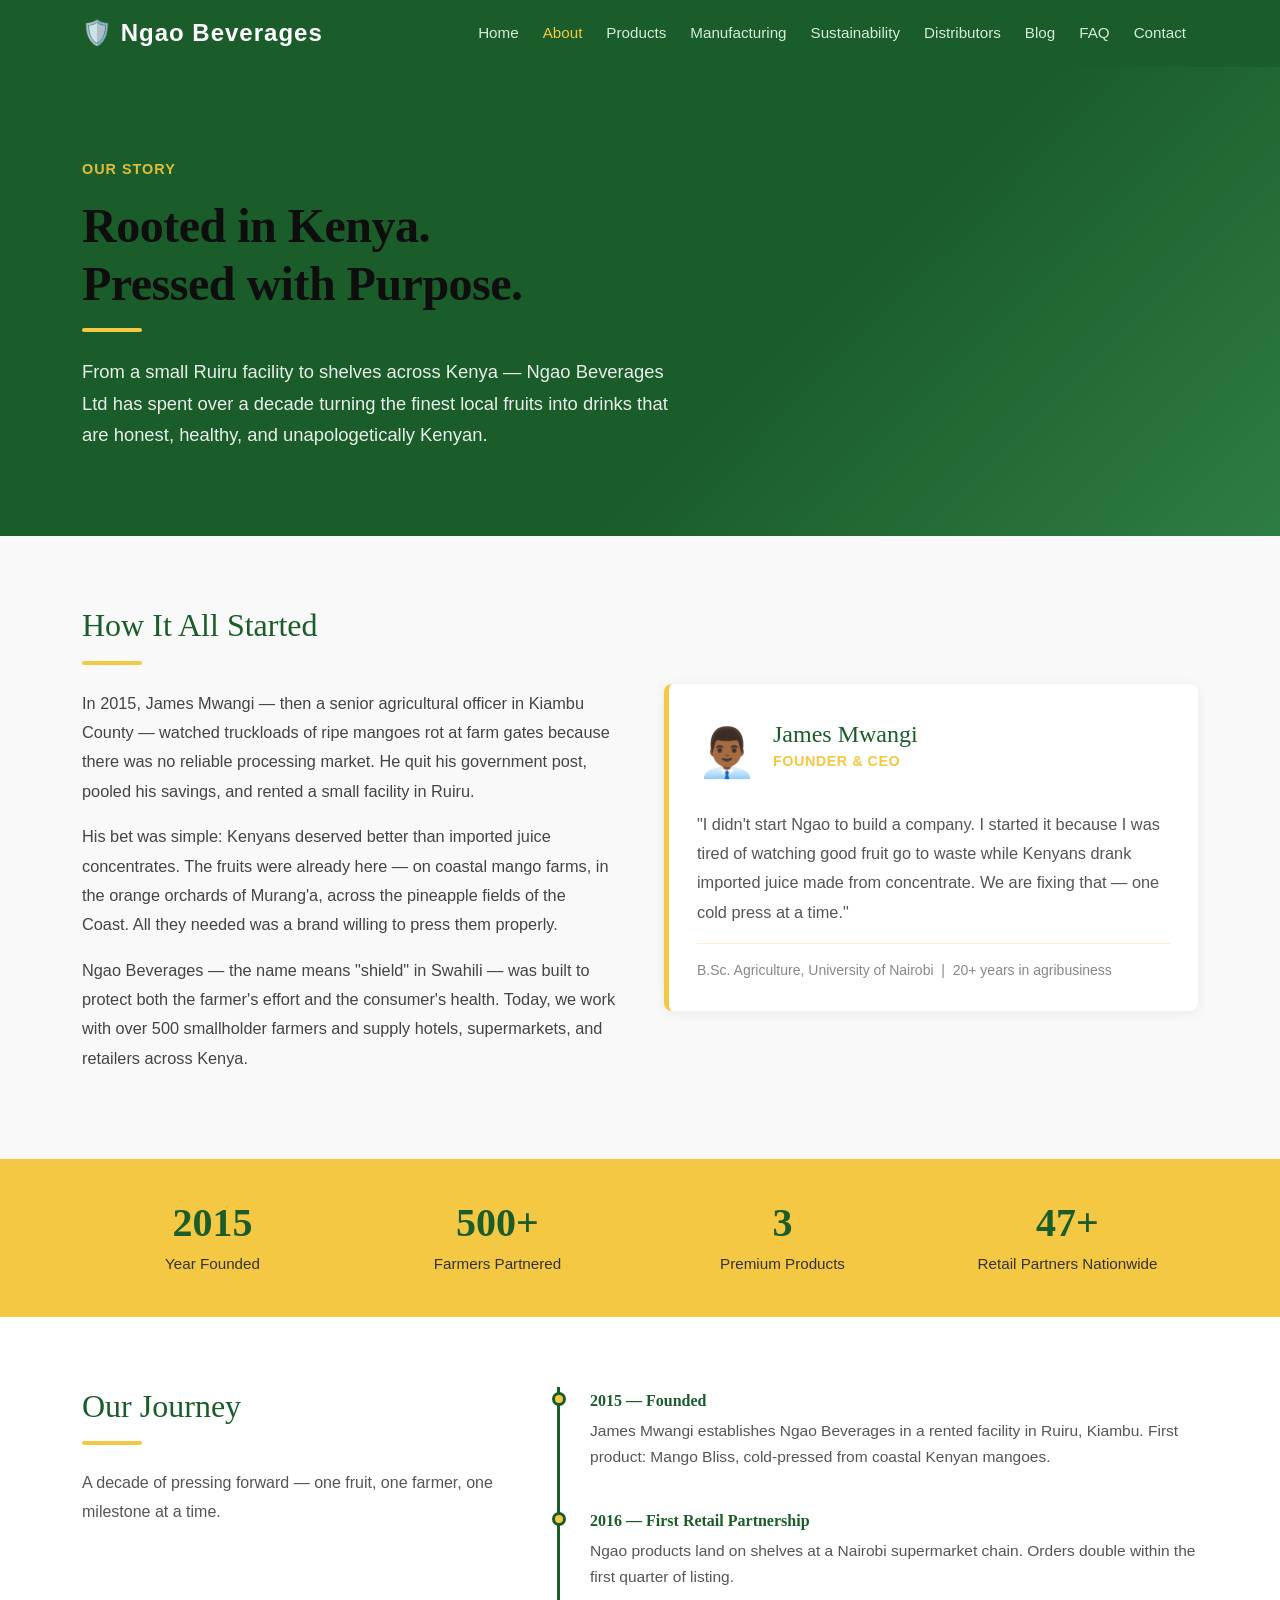
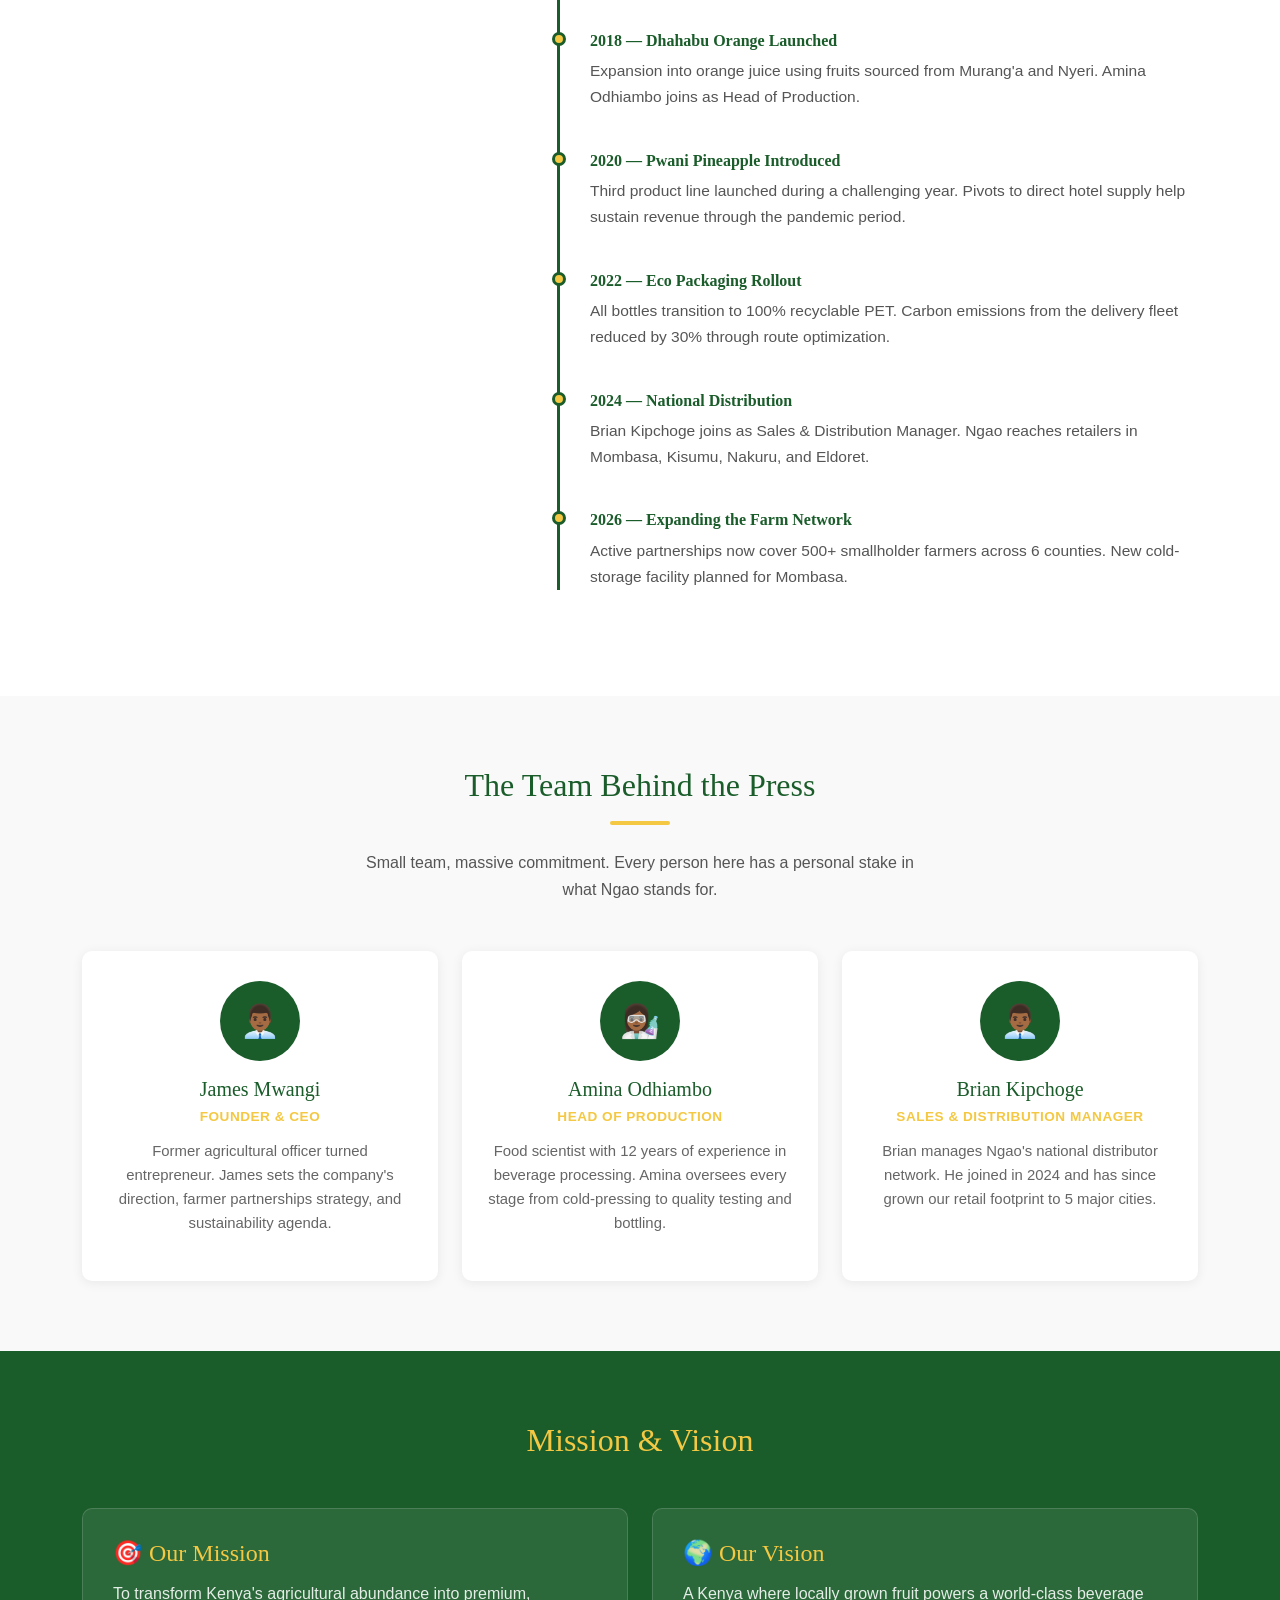
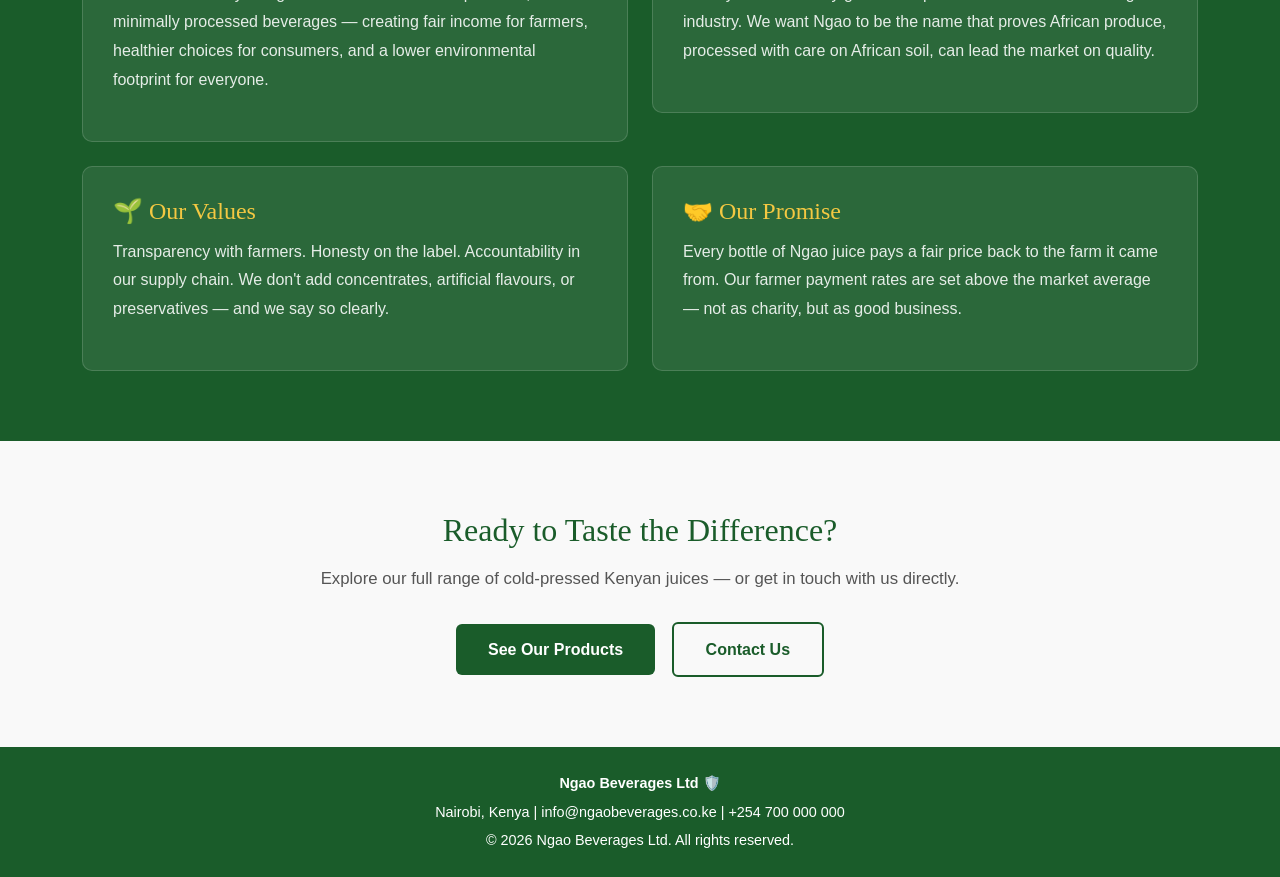
==== about.html @ 1c3eaeb3 "Add About Us page hero, founder story and company origin" ====
<!DOCTYPE html>
<html lang="en">
<head>
    <meta charset="UTF-8">
    <meta name="viewport" content="width=device-width, initial-scale=1.0">
    <meta name="description" content="Learn about Ngao Beverages Ltd — our story, our team, and our mission to deliver cold-pressed Kenyan juices from farm to bottle.">
    <title>About Us | Ngao Beverages Ltd</title>
    <link href="https://cdn.jsdelivr.net/npm/bootstrap@5.3.0/dist/css/bootstrap.min.css" rel="stylesheet">
    <link rel="stylesheet" href="css/style.css">
    <style>
        
        .about-hero {
            background: linear-gradient(135deg, #1a5c2a 60%, #2e7d44 100%);
            color: #fff;
            padding: 90px 0 70px;
        }
        .about-hero h1 {
            font-family: Georgia, serif;
            font-size: 3rem;
            font-weight: 700;
            letter-spacing: -0.5px;
        }
        .about-hero p {
            font-size: 1.15rem;
            opacity: 0.9;
            max-width: 600px;
        }
        .accent-bar {
            width: 60px;
            height: 4px;
            background: #f4c842;
            border-radius: 2px;
            margin: 16px 0 24px;
        }

        /* Story section */
        .story-section {
            padding: 70px 0;
            background: #f9f9f9;
        }
        .story-section h2 {
            font-family: Georgia, serif;
            color: #1a5c2a;
            font-size: 2rem;
        }
        .story-section p {
            color: #444;
            line-height: 1.8;
            font-size: 1.02rem;
        }
        .founder-card {
            background: #fff;
            border-left: 5px solid #f4c842;
            border-radius: 8px;
            padding: 28px;
            box-shadow: 0 2px 12px rgba(0,0,0,0.07);
        }
        .founder-card h4 {
            font-family: Georgia, serif;
            color: #1a5c2a;
            margin-bottom: 4px;
        }
        .founder-card .role {
            color: #f4c842;
            font-weight: 600;
            font-size: 0.9rem;
            text-transform: uppercase;
            letter-spacing: 0.5px;
            margin-bottom: 12px;
        }

        /* Timeline */
        .timeline-section {
            padding: 70px 0;
            background: #fff;
        }
        .timeline-section h2 {
            font-family: Georgia, serif;
            color: #1a5c2a;
            font-size: 2rem;
        }
        .timeline {
            position: relative;
            padding-left: 30px;
            border-left: 3px solid #1a5c2a;
        }
        .timeline-item {
            margin-bottom: 36px;
            position: relative;
        }
        .timeline-item::before {
            content: '';
            width: 14px;
            height: 14px;
            background: #f4c842;
            border: 3px solid #1a5c2a;
            border-radius: 50%;
            position: absolute;
            left: -38px;
            top: 5px;
        }
        .timeline-item .year {
            font-weight: 700;
            color: #1a5c2a;
            font-size: 1rem;
            font-family: Georgia, serif;
        }
        .timeline-item p {
            color: #555;
            margin: 4px 0 0;
            font-size: 0.97rem;
            line-height: 1.7;
        }

        /* Team section */
        .team-section {
            padding: 70px 0;
            background: #f9f9f9;
        }
        .team-section h2 {
            font-family: Georgia, serif;
            color: #1a5c2a;
            font-size: 2rem;
        }
        .team-card {
            background: #fff;
            border-radius: 10px;
            padding: 30px 24px;
            text-align: center;
            box-shadow: 0 2px 12px rgba(0,0,0,0.07);
            height: 100%;
            transition: transform 0.2s ease, box-shadow 0.2s ease;
        }
        .team-card:hover {
            transform: translateY(-4px);
            box-shadow: 0 6px 20px rgba(26, 92, 42, 0.15);
        }
        .team-avatar {
            width: 80px;
            height: 80px;
            border-radius: 50%;
            background: #1a5c2a;
            display: flex;
            align-items: center;
            justify-content: center;
            margin: 0 auto 16px;
            font-size: 2rem;
            color: #f4c842;
        }
        .team-card h5 {
            font-family: Georgia, serif;
            color: #1a5c2a;
            margin-bottom: 4px;
        }
        .team-card .role {
            color: #f4c842;
            font-weight: 600;
            font-size: 0.85rem;
            text-transform: uppercase;
            letter-spacing: 0.5px;
            margin-bottom: 12px;
        }
        .team-card p {
            color: #666;
            font-size: 0.93rem;
            line-height: 1.6;
        }

        /* Mission / Vision */
        .mission-section {
            padding: 70px 0;
            background: #1a5c2a;
            color: #fff;
        }
        .mission-section h2 {
            font-family: Georgia, serif;
            font-size: 2rem;
            color: #f4c842;
        }
        .mission-card {
            background: rgba(255,255,255,0.08);
            border: 1px solid rgba(255,255,255,0.15);
            border-radius: 10px;
            padding: 30px;
        }
        .mission-card h4 {
            font-family: Georgia, serif;
            color: #f4c842;
            margin-bottom: 12px;
        }
        .mission-card p {
            color: rgba(255,255,255,0.88);
            line-height: 1.8;
        }

        /* Stats strip */
        .stats-strip {
            background: #f4c842;
            padding: 40px 0;
        }
        .stat-item h3 {
            font-family: Georgia, serif;
            font-size: 2.5rem;
            font-weight: 700;
            color: #1a5c2a;
            margin-bottom: 4px;
        }
        .stat-item p {
            color: #333;
            font-size: 0.95rem;
            margin: 0;
        }

        /* CTA */
        .about-cta {
            padding: 70px 0;
            background: #f9f9f9;
            text-align: center;
        }
        .about-cta h2 {
            font-family: Georgia, serif;
            color: #1a5c2a;
            font-size: 2rem;
            margin-bottom: 16px;
        }
        .btn-ngao {
            background: #1a5c2a;
            color: #fff;
            padding: 12px 32px;
            border-radius: 6px;
            font-weight: 600;
            text-decoration: none;
            display: inline-block;
            transition: background 0.2s ease;
        }
        .btn-ngao:hover {
            background: #14471f;
            color: #fff;
        }
        .btn-ngao-outline {
            background: transparent;
            color: #1a5c2a;
            border: 2px solid #1a5c2a;
            padding: 12px 32px;
            border-radius: 6px;
            font-weight: 600;
            text-decoration: none;
            display: inline-block;
            transition: all 0.2s ease;
            margin-left: 12px;
        }
        .btn-ngao-outline:hover {
            background: #1a5c2a;
            color: #fff;
        }
    </style>
</head>
<body>

    <!-- NAVBAR -->
    <nav class="navbar navbar-expand-lg navbar-dark sticky-top" id="mainNav">
        <div class="container">
            <a class="navbar-brand fw-bold fs-4" href="index.html">🛡️ Ngao Beverages</a>
            <button class="navbar-toggler" type="button" data-bs-toggle="collapse" data-bs-target="#navMenu">
                <span class="navbar-toggler-icon"></span>
            </button>
            <div class="collapse navbar-collapse" id="navMenu">
                <ul class="navbar-nav ms-auto">
                    <li class="nav-item"><a class="nav-link" href="index.html">Home</a></li>
                    <li class="nav-item"><a class="nav-link active" href="about.html">About</a></li>
                    <li class="nav-item"><a class="nav-link" href="products.html">Products</a></li>
                    <li class="nav-item"><a class="nav-link" href="manufacturing.html">Manufacturing</a></li>
                    <li class="nav-item"><a class="nav-link" href="sustainability.html">Sustainability</a></li>
                    <li class="nav-item"><a class="nav-link" href="distributors.html">Distributors</a></li>
                    <li class="nav-item"><a class="nav-link" href="blog.html">Blog</a></li>
                    <li class="nav-item"><a class="nav-link" href="faq.html">FAQ</a></li>
                    <li class="nav-item"><a class="nav-link" href="contact.html">Contact</a></li>
                </ul>
            </div>
        </div>
    </nav>

    <!-- HERO -->
    <section class="about-hero">
        <div class="container">
            <p class="text-uppercase fw-semibold" style="color:#f4c842; letter-spacing:1px; font-size:0.9rem;">Our Story</p>
            <h1>Rooted in Kenya.<br>Pressed with Purpose.</h1>
            <div class="accent-bar"></div>
            <p>From a small Ruiru facility to shelves across Kenya — Ngao Beverages Ltd has spent over a decade turning the finest local fruits into drinks that are honest, healthy, and unapologetically Kenyan.</p>
        </div>
    </section>

    <!-- STORY SECTION -->
    <section class="story-section">
        <div class="container">
            <div class="row align-items-center g-5">
                <div class="col-lg-6">
                    <h2>How It All Started</h2>
                    <div class="accent-bar"></div>
                    <p>In 2015, James Mwangi — then a senior agricultural officer in Kiambu County — watched truckloads of ripe mangoes rot at farm gates because there was no reliable processing market. He quit his government post, pooled his savings, and rented a small facility in Ruiru.</p>
                    <p>His bet was simple: Kenyans deserved better than imported juice concentrates. The fruits were already here — on coastal mango farms, in the orange orchards of Murang'a, across the pineapple fields of the Coast. All they needed was a brand willing to press them properly.</p>
                    <p>Ngao Beverages — the name means "shield" in Swahili — was built to protect both the farmer's effort and the consumer's health. Today, we work with over 500 smallholder farmers and supply hotels, supermarkets, and retailers across Kenya.</p>
                </div>
                <div class="col-lg-6">
                    <div class="founder-card">
                        <div class="d-flex align-items-center mb-16" style="margin-bottom:16px;">
                            <div style="font-size:3rem; margin-right:16px;">👨🏾‍💼</div>
                            <div>
                                <h4 class="mb-0">James Mwangi</h4>
                                <div class="role">Founder & CEO</div>
                            </div>
                        </div>
                        <p style="color:#555; line-height:1.8; margin:0;">"I didn't start Ngao to build a company. I started it because I was tired of watching good fruit go to waste while Kenyans drank imported juice made from concentrate. We are fixing that — one cold press at a time."</p>
                        <hr style="border-color:#f4c842; margin: 16px 0 12px;">
                        <small style="color:#888;">B.Sc. Agriculture, University of Nairobi &nbsp;|&nbsp; 20+ years in agribusiness</small>
                    </div>
                </div>
            </div>
        </div>
    </section>

    <!-- STATS STRIP -->
    <div class="stats-strip">
        <div class="container">
            <div class="row text-center g-4">
                <div class="col-6 col-md-3 stat-item">
                    <h3>2015</h3>
                    <p>Year Founded</p>
                </div>
                <div class="col-6 col-md-3 stat-item">
                    <h3>500+</h3>
                    <p>Farmers Partnered</p>
                </div>
                <div class="col-6 col-md-3 stat-item">
                    <h3>3</h3>
                    <p>Premium Products</p>
                </div>
                <div class="col-6 col-md-3 stat-item">
                    <h3>47+</h3>
                    <p>Retail Partners Nationwide</p>
                </div>
            </div>
        </div>
    </div>

    <!-- TIMELINE -->
    <section class="timeline-section">
        <div class="container">
            <div class="row">
                <div class="col-lg-5 mb-4 mb-lg-0">
                    <h2>Our Journey</h2>
                    <div class="accent-bar"></div>
                    <p style="color:#555; line-height:1.8;">A decade of pressing forward — one fruit, one farmer, one milestone at a time.</p>
                </div>
                <div class="col-lg-7">
                    <div class="timeline">
                        <div class="timeline-item">
                            <div class="year">2015 — Founded</div>
                            <p>James Mwangi establishes Ngao Beverages in a rented facility in Ruiru, Kiambu. First product: Mango Bliss, cold-pressed from coastal Kenyan mangoes.</p>
                        </div>
                        <div class="timeline-item">
                            <div class="year">2016 — First Retail Partnership</div>
                            <p>Ngao products land on shelves at a Nairobi supermarket chain. Orders double within the first quarter of listing.</p>
                        </div>
                        <div class="timeline-item">
                            <div class="year">2018 — Dhahabu Orange Launched</div>
                            <p>Expansion into orange juice using fruits sourced from Murang'a and Nyeri. Amina Odhiambo joins as Head of Production.</p>
                        </div>
                        <div class="timeline-item">
                            <div class="year">2020 — Pwani Pineapple Introduced</div>
                            <p>Third product line launched during a challenging year. Pivots to direct hotel supply help sustain revenue through the pandemic period.</p>
                        </div>
                        <div class="timeline-item">
                            <div class="year">2022 — Eco Packaging Rollout</div>
                            <p>All bottles transition to 100% recyclable PET. Carbon emissions from the delivery fleet reduced by 30% through route optimization.</p>
                        </div>
                        <div class="timeline-item">
                            <div class="year">2024 — National Distribution</div>
                            <p>Brian Kipchoge joins as Sales & Distribution Manager. Ngao reaches retailers in Mombasa, Kisumu, Nakuru, and Eldoret.</p>
                        </div>
                        <div class="timeline-item">
                            <div class="year">2026 — Expanding the Farm Network</div>
                            <p>Active partnerships now cover 500+ smallholder farmers across 6 counties. New cold-storage facility planned for Mombasa.</p>
                        </div>
                    </div>
                </div>
            </div>
        </div>
    </section>

    <!-- TEAM SECTION -->
    <section class="team-section">
        <div class="container">
            <div class="text-center mb-5">
                <h2>The Team Behind the Press</h2>
                <div class="accent-bar mx-auto"></div>
                <p style="color:#555; max-width:550px; margin:0 auto;">Small team, massive commitment. Every person here has a personal stake in what Ngao stands for.</p>
            </div>
            <div class="row g-4 justify-content-center">
                <div class="col-md-4">
                    <div class="team-card">
                        <div class="team-avatar">👨🏾‍💼</div>
                        <h5>James Mwangi</h5>
                        <div class="role">Founder & CEO</div>
                        <p>Former agricultural officer turned entrepreneur. James sets the company's direction, farmer partnerships strategy, and sustainability agenda.</p>
                    </div>
                </div>
                <div class="col-md-4">
                    <div class="team-card">
                        <div class="team-avatar">👩🏾‍🔬</div>
                        <h5>Amina Odhiambo</h5>
                        <div class="role">Head of Production</div>
                        <p>Food scientist with 12 years of experience in beverage processing. Amina oversees every stage from cold-pressing to quality testing and bottling.</p>
                    </div>
                </div>
                <div class="col-md-4">
                    <div class="team-card">
                        <div class="team-avatar">👨🏾‍💼</div>
                        <h5>Brian Kipchoge</h5>
                        <div class="role">Sales & Distribution Manager</div>
                        <p>Brian manages Ngao's national distributor network. He joined in 2024 and has since grown our retail footprint to 5 major cities.</p>
                    </div>
                </div>
            </div>
        </div>
    </section>

    <!-- MISSION & VISION -->
    <section class="mission-section">
        <div class="container">
            <div class="text-center mb-5">
                <h2>Mission & Vision</h2>
            </div>
            <div class="row g-4">
                <div class="col-md-6">
                    <div class="mission-card">
                        <h4>🎯 Our Mission</h4>
                        <p>To transform Kenya's agricultural abundance into premium, minimally processed beverages — creating fair income for farmers, healthier choices for consumers, and a lower environmental footprint for everyone.</p>
                    </div>
                </div>
                <div class="col-md-6">
                    <div class="mission-card">
                        <h4>🌍 Our Vision</h4>
                        <p>A Kenya where locally grown fruit powers a world-class beverage industry. We want Ngao to be the name that proves African produce, processed with care on African soil, can lead the market on quality.</p>
                    </div>
                </div>
                <div class="col-md-6">
                    <div class="mission-card">
                        <h4>🌱 Our Values</h4>
                        <p>Transparency with farmers. Honesty on the label. Accountability in our supply chain. We don't add concentrates, artificial flavours, or preservatives — and we say so clearly.</p>
                    </div>
                </div>
                <div class="col-md-6">
                    <div class="mission-card">
                        <h4>🤝 Our Promise</h4>
                        <p>Every bottle of Ngao juice pays a fair price back to the farm it came from. Our farmer payment rates are set above the market average — not as charity, but as good business.</p>
                    </div>
                </div>
            </div>
        </div>
    </section>

    <!-- CTA -->
    <section class="about-cta">
        <div class="container">
            <h2>Ready to Taste the Difference?</h2>
            <p style="color:#555; margin-bottom:28px; font-size:1.05rem;">Explore our full range of cold-pressed Kenyan juices — or get in touch with us directly.</p>
            <a href="products.html" class="btn-ngao">See Our Products</a>
            <a href="contact.html" class="btn-ngao-outline">Contact Us</a>
        </div>
    </section>

    <!-- FOOTER -->
    <footer class="py-4 text-white text-center" id="mainFooter">
        <div class="container">
            <p class="mb-1 fw-bold">Ngao Beverages Ltd 🛡️</p>
            <p class="mb-1">Nairobi, Kenya | info@ngaobeverages.co.ke | +254 700 000 000</p>
            <p class="mb-0">&copy; 2026 Ngao Beverages Ltd. All rights reserved.</p>
        </div>
    </footer>

    <script src="https://cdn.jsdelivr.net/npm/bootstrap@5.3.0/dist/js/bootstrap.bundle.min.js"></script>
    <script src="js/main.js"></script>
</body>
</html>
---- css/style.css ----
* {
    margin: 0;
    padding: 0;
    box-sizing: border-box;
}

body {
    font-family: Arial, sans-serif;
    color: #333;
    line-height: 1.7;
}

h1, h2, h3, h4, h5 {
    font-family: Georgia, serif;
    color: #0d0e0d;
}

a {
    text-decoration: none;
}

#mainNav {
    background-color: #1a5c2a;
}

#mainNav .navbar-brand {
    font-size: 1.4rem;
    letter-spacing: 1px;
    color: #ffffff !important;
}

#mainNav .nav-link {
    color: #d4edda !important;
    font-size: 0.95rem;
    margin: 0 4px;
    transition: color 0.3s;
}

#mainNav .nav-link:hover,
#mainNav .nav-link.active {
    color: #f4c842 !important;
}

#hero {
    background: linear-gradient(rgba(0,0,0,0.55), rgba(0,0,0,0.55)),
                url('assets/images/hero.jpg') center/cover no-repeat;
    background-color: #1a5c2a;
    min-height: 90vh;
    display: flex;
    align-items: center;
    justify-content: center;
    text-align: center;
}

#hero h1 {
    font-size: 3rem;
    color: #ffffff;
}

#hero p {
    font-size: 1.2rem;
    color: #ffffff;
}

#pageHeader {
    background-color: #1a5c2a;
    padding: 60px 0;
}

.btn-warning {
    background-color: #f4c842;
    border: none;
    color: #333;
    font-weight: bold;
}

.btn-warning:hover {
    background-color: #e0b030;
    color: #333;
}

.btn-success {
    background-color: #1a5c2a;
    border: none;
}

.btn-success:hover {
    background-color: #14431f;
}

.card {
    border: none;
    border-radius: 10px;
    transition: transform 0.3s;
}

.card:hover {
    transform: translateY(-5px);
}

section {
    padding: 60px 0;
}

.bg-light {
    background-color: #f9f9f9 !important;
}

#mainFooter {
    background-color: #1a5c2a;
    font-size: 0.9rem;
}

#mainFooter p {
    margin-bottom: 5px;
    color: #ffffff;
}
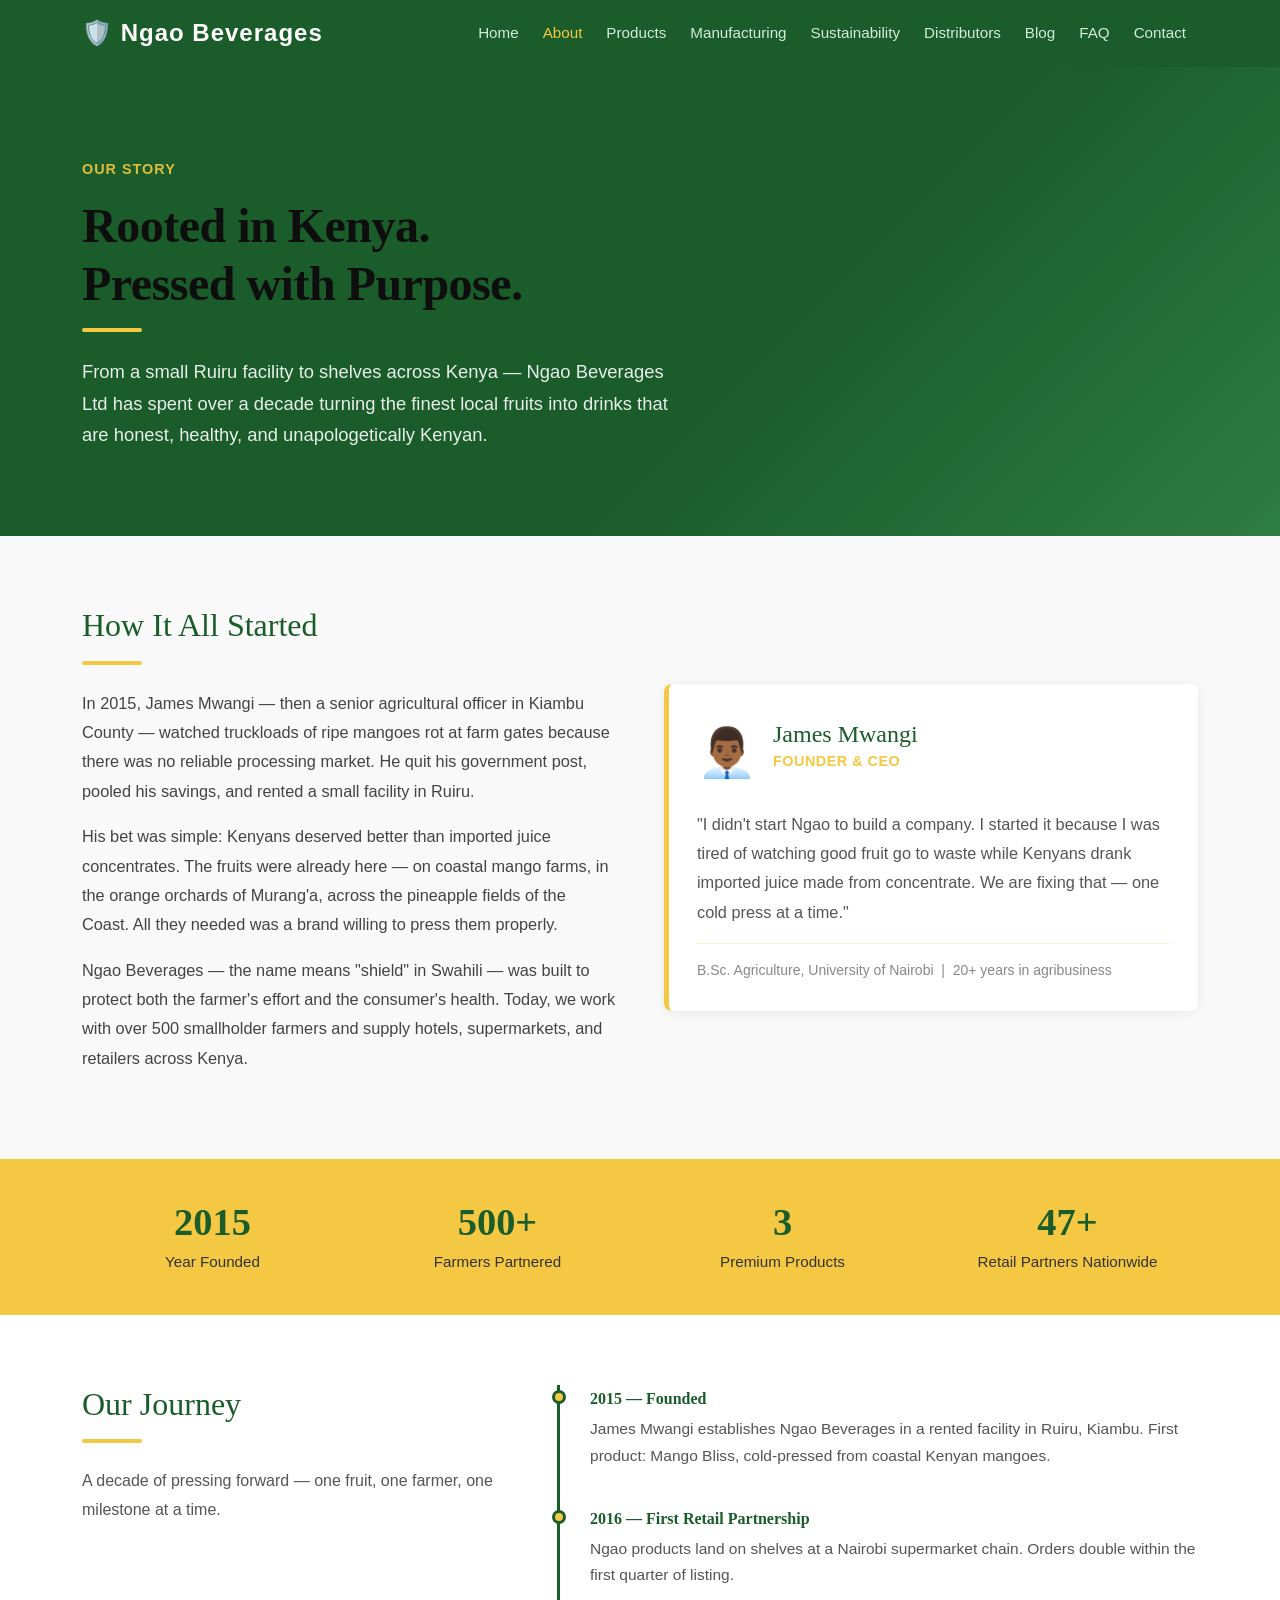
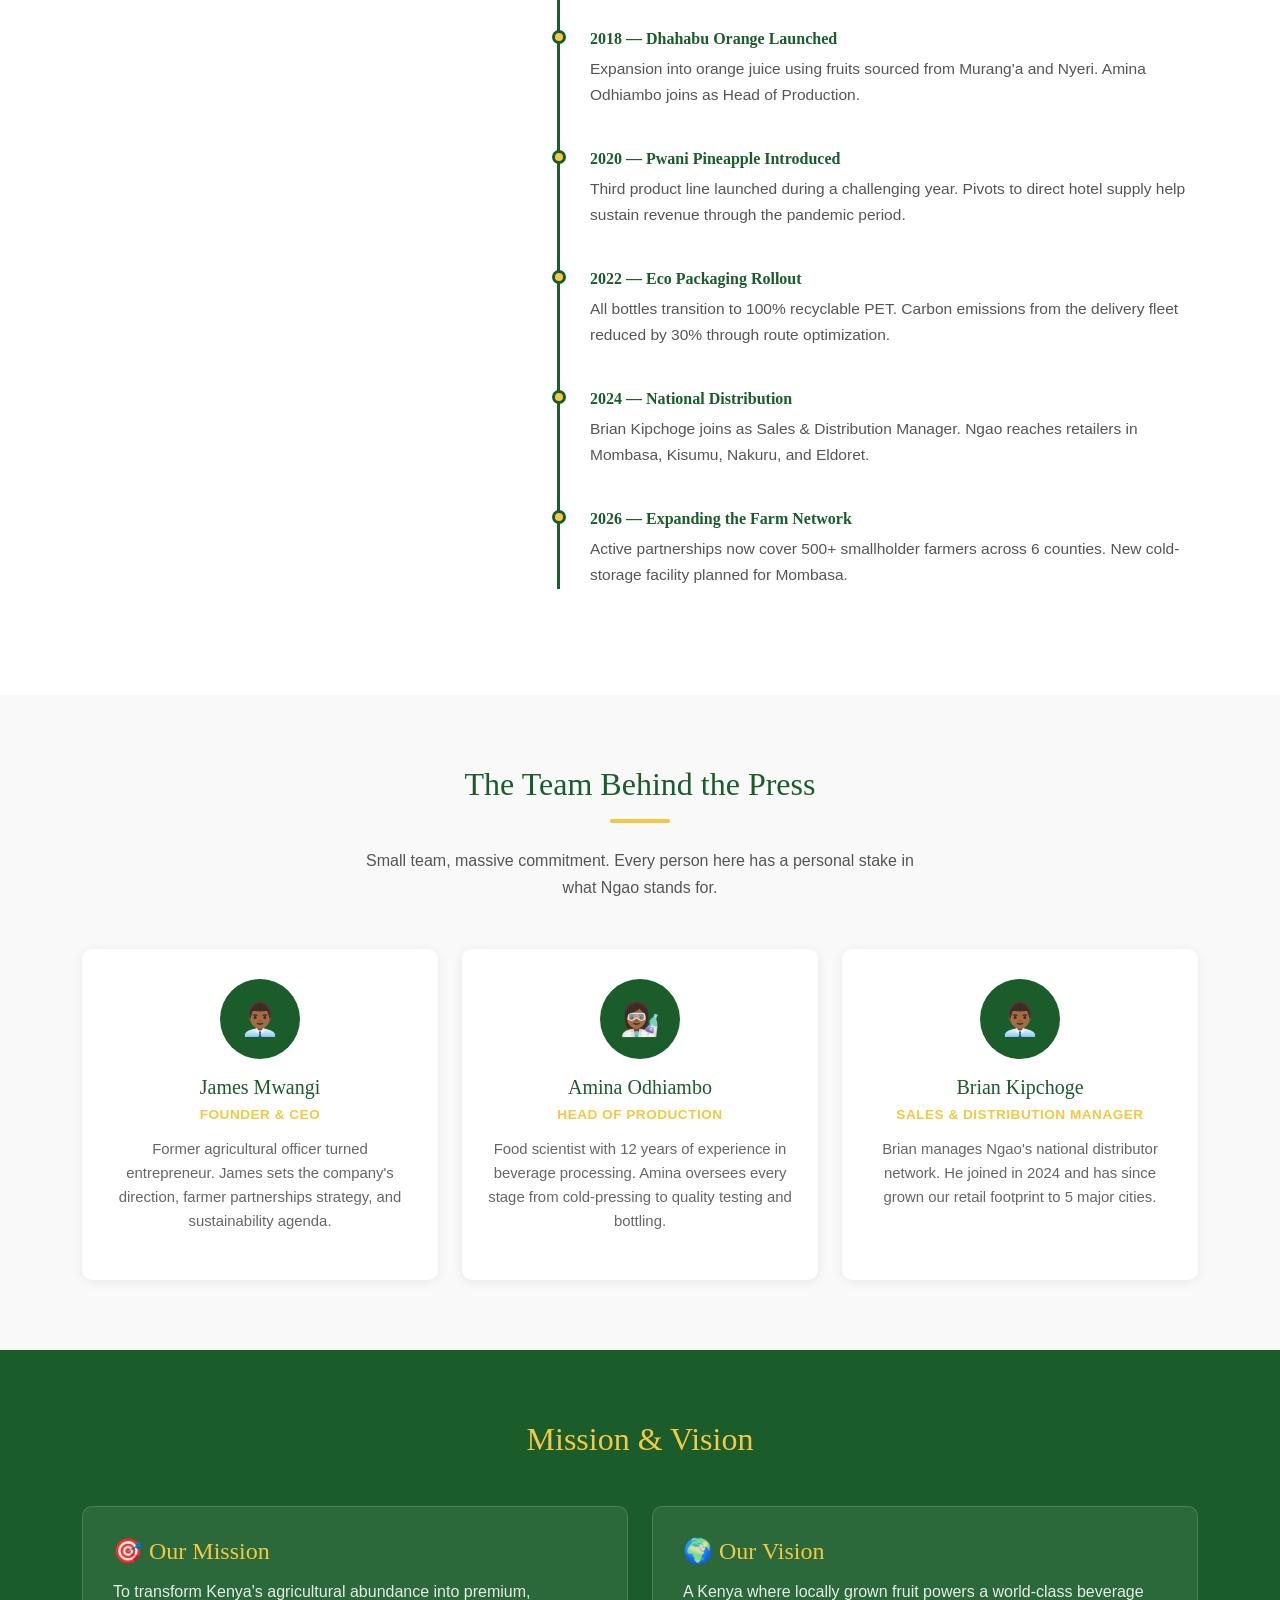
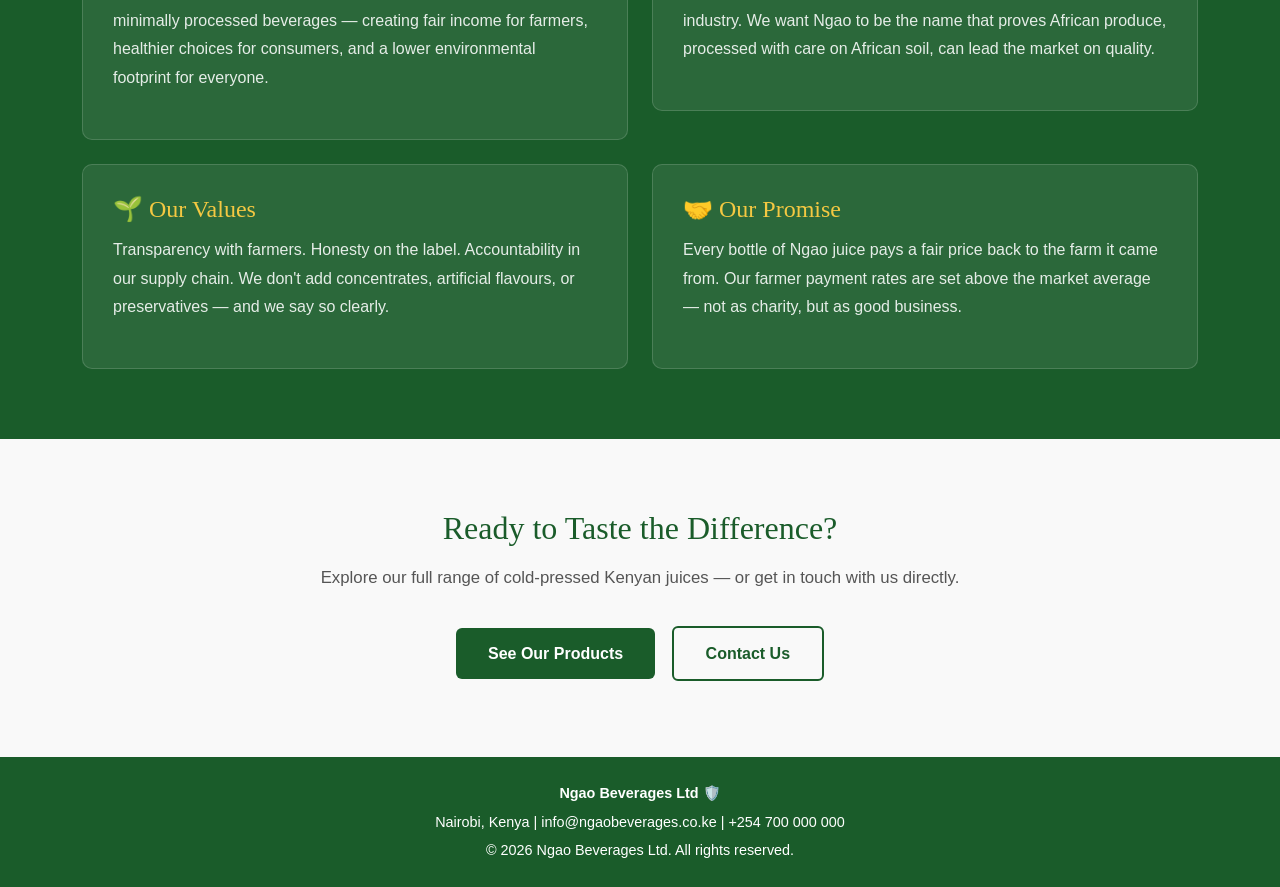
==== commit f337507a: "deletion of styling whilst moving to the style.css" ====
--- a/about.html
+++ b/about.html
@@ -7,253 +7,7 @@
     <title>About Us | Ngao Beverages Ltd</title>
     <link href="https://cdn.jsdelivr.net/npm/bootstrap@5.3.0/dist/css/bootstrap.min.css" rel="stylesheet">
     <link rel="stylesheet" href="css/style.css">
-    <style>
-        
-        .about-hero {
-            background: linear-gradient(135deg, #1a5c2a 60%, #2e7d44 100%);
-            color: #fff;
-            padding: 90px 0 70px;
-        }
-        .about-hero h1 {
-            font-family: Georgia, serif;
-            font-size: 3rem;
-            font-weight: 700;
-            letter-spacing: -0.5px;
-        }
-        .about-hero p {
-            font-size: 1.15rem;
-            opacity: 0.9;
-            max-width: 600px;
-        }
-        .accent-bar {
-            width: 60px;
-            height: 4px;
-            background: #f4c842;
-            border-radius: 2px;
-            margin: 16px 0 24px;
-        }
-
-        /* Story section */
-        .story-section {
-            padding: 70px 0;
-            background: #f9f9f9;
-        }
-        .story-section h2 {
-            font-family: Georgia, serif;
-            color: #1a5c2a;
-            font-size: 2rem;
-        }
-        .story-section p {
-            color: #444;
-            line-height: 1.8;
-            font-size: 1.02rem;
-        }
-        .founder-card {
-            background: #fff;
-            border-left: 5px solid #f4c842;
-            border-radius: 8px;
-            padding: 28px;
-            box-shadow: 0 2px 12px rgba(0,0,0,0.07);
-        }
-        .founder-card h4 {
-            font-family: Georgia, serif;
-            color: #1a5c2a;
-            margin-bottom: 4px;
-        }
-        .founder-card .role {
-            color: #f4c842;
-            font-weight: 600;
-            font-size: 0.9rem;
-            text-transform: uppercase;
-            letter-spacing: 0.5px;
-            margin-bottom: 12px;
-        }
-
-        /* Timeline */
-        .timeline-section {
-            padding: 70px 0;
-            background: #fff;
-        }
-        .timeline-section h2 {
-            font-family: Georgia, serif;
-            color: #1a5c2a;
-            font-size: 2rem;
-        }
-        .timeline {
-            position: relative;
-            padding-left: 30px;
-            border-left: 3px solid #1a5c2a;
-        }
-        .timeline-item {
-            margin-bottom: 36px;
-            position: relative;
-        }
-        .timeline-item::before {
-            content: '';
-            width: 14px;
-            height: 14px;
-            background: #f4c842;
-            border: 3px solid #1a5c2a;
-            border-radius: 50%;
-            position: absolute;
-            left: -38px;
-            top: 5px;
-        }
-        .timeline-item .year {
-            font-weight: 700;
-            color: #1a5c2a;
-            font-size: 1rem;
-            font-family: Georgia, serif;
-        }
-        .timeline-item p {
-            color: #555;
-            margin: 4px 0 0;
-            font-size: 0.97rem;
-            line-height: 1.7;
-        }
-
-        /* Team section */
-        .team-section {
-            padding: 70px 0;
-            background: #f9f9f9;
-        }
-        .team-section h2 {
-            font-family: Georgia, serif;
-            color: #1a5c2a;
-            font-size: 2rem;
-        }
-        .team-card {
-            background: #fff;
-            border-radius: 10px;
-            padding: 30px 24px;
-            text-align: center;
-            box-shadow: 0 2px 12px rgba(0,0,0,0.07);
-            height: 100%;
-            transition: transform 0.2s ease, box-shadow 0.2s ease;
-        }
-        .team-card:hover {
-            transform: translateY(-4px);
-            box-shadow: 0 6px 20px rgba(26, 92, 42, 0.15);
-        }
-        .team-avatar {
-            width: 80px;
-            height: 80px;
-            border-radius: 50%;
-            background: #1a5c2a;
-            display: flex;
-            align-items: center;
-            justify-content: center;
-            margin: 0 auto 16px;
-            font-size: 2rem;
-            color: #f4c842;
-        }
-        .team-card h5 {
-            font-family: Georgia, serif;
-            color: #1a5c2a;
-            margin-bottom: 4px;
-        }
-        .team-card .role {
-            color: #f4c842;
-            font-weight: 600;
-            font-size: 0.85rem;
-            text-transform: uppercase;
-            letter-spacing: 0.5px;
-            margin-bottom: 12px;
-        }
-        .team-card p {
-            color: #666;
-            font-size: 0.93rem;
-            line-height: 1.6;
-        }
-
-        /* Mission / Vision */
-        .mission-section {
-            padding: 70px 0;
-            background: #1a5c2a;
-            color: #fff;
-        }
-        .mission-section h2 {
-            font-family: Georgia, serif;
-            font-size: 2rem;
-            color: #f4c842;
-        }
-        .mission-card {
-            background: rgba(255,255,255,0.08);
-            border: 1px solid rgba(255,255,255,0.15);
-            border-radius: 10px;
-            padding: 30px;
-        }
-        .mission-card h4 {
-            font-family: Georgia, serif;
-            color: #f4c842;
-            margin-bottom: 12px;
-        }
-        .mission-card p {
-            color: rgba(255,255,255,0.88);
-            line-height: 1.8;
-        }
-
-        /* Stats strip */
-        .stats-strip {
-            background: #f4c842;
-            padding: 40px 0;
-        }
-        .stat-item h3 {
-            font-family: Georgia, serif;
-            font-size: 2.5rem;
-            font-weight: 700;
-            color: #1a5c2a;
-            margin-bottom: 4px;
-        }
-        .stat-item p {
-            color: #333;
-            font-size: 0.95rem;
-            margin: 0;
-        }
-
-        /* CTA */
-        .about-cta {
-            padding: 70px 0;
-            background: #f9f9f9;
-            text-align: center;
-        }
-        .about-cta h2 {
-            font-family: Georgia, serif;
-            color: #1a5c2a;
-            font-size: 2rem;
-            margin-bottom: 16px;
-        }
-        .btn-ngao {
-            background: #1a5c2a;
-            color: #fff;
-            padding: 12px 32px;
-            border-radius: 6px;
-            font-weight: 600;
-            text-decoration: none;
-            display: inline-block;
-            transition: background 0.2s ease;
-        }
-        .btn-ngao:hover {
-            background: #14471f;
-            color: #fff;
-        }
-        .btn-ngao-outline {
-            background: transparent;
-            color: #1a5c2a;
-            border: 2px solid #1a5c2a;
-            padding: 12px 32px;
-            border-radius: 6px;
-            font-weight: 600;
-            text-decoration: none;
-            display: inline-block;
-            transition: all 0.2s ease;
-            margin-left: 12px;
-        }
-        .btn-ngao-outline:hover {
-            background: #1a5c2a;
-            color: #fff;
-        }
-    </style>
+    
 </head>
 <body>
 
--- a/css/style.css
+++ b/css/style.css
@@ -1,3 +1,10 @@
+/* ============================================================
+   style.css — Ngao Beverages Ltd
+   Single stylesheet for all pages
+   ============================================================ */
+
+
+/* ── GLOBAL RESET & BASE ── */
 * {
     margin: 0;
     padding: 0;
@@ -19,6 +26,16 @@
     text-decoration: none;
 }
 
+section {
+    padding: 60px 0;
+}
+
+.bg-light {
+    background-color: #f9f9f9 !important;
+}
+
+
+/* ── NAVBAR ── */
 #mainNav {
     background-color: #1a5c2a;
 }
@@ -41,6 +58,20 @@
     color: #f4c842 !important;
 }
 
+
+/* ── FOOTER ── */
+#mainFooter {
+    background-color: #1a5c2a;
+    font-size: 0.9rem;
+}
+
+#mainFooter p {
+    margin-bottom: 5px;
+    color: #ffffff;
+}
+
+
+/* ── HERO (index.html) ── */
 #hero {
     background: linear-gradient(rgba(0,0,0,0.55), rgba(0,0,0,0.55)),
                 url('assets/images/hero.jpg') center/cover no-repeat;
@@ -67,6 +98,8 @@
     padding: 60px 0;
 }
 
+
+/* ── BUTTONS (global) ── */
 .btn-warning {
     background-color: #f4c842;
     border: none;
@@ -88,6 +121,113 @@
     background-color: #14431f;
 }
 
+.btn-ngao {
+    background: #1a5c2a;
+    color: #fff;
+    padding: 12px 32px;
+    border-radius: 6px;
+    font-weight: 600;
+    text-decoration: none;
+    display: inline-block;
+    transition: background 0.2s ease;
+    margin: 6px;
+}
+
+.btn-ngao:hover {
+    background: #14471f;
+    color: #fff;
+}
+
+.btn-ngao-outline {
+    background: transparent;
+    color: #1a5c2a;
+    border: 2px solid #1a5c2a;
+    padding: 12px 32px;
+    border-radius: 6px;
+    font-weight: 600;
+    text-decoration: none;
+    display: inline-block;
+    transition: all 0.2s ease;
+    margin: 6px;
+}
+
+.btn-ngao-outline:hover {
+    background: #1a5c2a;
+    color: #fff;
+}
+
+.btn-yellow {
+    background: #f4c842;
+    color: #1a5c2a;
+    padding: 12px 32px;
+    border-radius: 6px;
+    font-weight: 700;
+    text-decoration: none;
+    display: inline-block;
+    transition: background 0.2s ease;
+    margin: 6px;
+}
+
+.btn-yellow:hover {
+    background: #e0b430;
+    color: #1a5c2a;
+}
+
+.btn-white-outline {
+    background: transparent;
+    color: #fff;
+    border: 2px solid #fff;
+    padding: 12px 32px;
+    border-radius: 6px;
+    font-weight: 600;
+    text-decoration: none;
+    display: inline-block;
+    transition: all 0.2s ease;
+    margin: 6px;
+}
+
+.btn-white-outline:hover {
+    background: #fff;
+    color: #1a5c2a;
+}
+
+.btn-green {
+    background: #1a5c2a;
+    color: #fff;
+    padding: 12px 32px;
+    border-radius: 6px;
+    font-weight: 700;
+    text-decoration: none;
+    display: inline-block;
+    transition: background 0.2s ease;
+    margin: 6px;
+}
+
+.btn-green:hover {
+    background: #14471f;
+    color: #fff;
+}
+
+.btn-green-outline {
+    background: transparent;
+    color: #1a5c2a;
+    border: 2px solid #1a5c2a;
+    padding: 12px 32px;
+    border-radius: 6px;
+    font-weight: 600;
+    text-decoration: none;
+    display: inline-block;
+    transition: all 0.2s ease;
+    margin: 6px;
+}
+
+.btn-green-outline:hover {
+    background: #1a5c2a;
+    color: #fff;
+}
+
+
+/* ── CARDS (global) ── */
 .card {
     border: none;
     border-radius: 10px;
@@ -98,20 +238,1695 @@
     transform: translateY(-5px);
 }
 
-section {
+
+/* ── SHARED COMPONENTS ── */
+.accent-bar {
+    width: 60px;
+    height: 4px;
+    background: #f4c842;
+    border-radius: 2px;
+    margin: 16px 0 24px;
+}
+
+.accent-bar.mx-auto {
+    margin-left: auto;
+    margin-right: auto;
+}
+
+.stats-strip {
+    background: #f4c842;
+    padding: 40px 0;
+}
+
+.stat-item h3 {
+    font-family: Georgia, serif;
+    font-size: 2.4rem;
+    font-weight: 700;
+    color: #1a5c2a;
+    margin-bottom: 4px;
+}
+
+.stat-item p {
+    color: #333;
+    font-size: 0.95rem;
+    margin: 0;
+}
+
+
+/* ============================================================
+   ABOUT PAGE
+   ============================================================ */
+
+.about-hero {
+    background: linear-gradient(135deg, #1a5c2a 60%, #2e7d44 100%);
+    color: #fff;
+    padding: 90px 0 70px;
+}
+
+.about-hero h1 {
+    font-family: Georgia, serif;
+    font-size: 3rem;
+    font-weight: 700;
+    letter-spacing: -0.5px;
+}
+
+.about-hero p {
+    font-size: 1.15rem;
+    opacity: 0.9;
+    max-width: 600px;
+}
+
+.story-section {
+    padding: 70px 0;
+    background: #f9f9f9;
+}
+
+.story-section h2 {
+    font-family: Georgia, serif;
+    color: #1a5c2a;
+    font-size: 2rem;
+}
+
+.story-section p {
+    color: #444;
+    line-height: 1.8;
+    font-size: 1.02rem;
+}
+
+.founder-card {
+    background: #fff;
+    border-left: 5px solid #f4c842;
+    border-radius: 8px;
+    padding: 28px;
+    box-shadow: 0 2px 12px rgba(0,0,0,0.07);
+}
+
+.founder-card h4 {
+    font-family: Georgia, serif;
+    color: #1a5c2a;
+    margin-bottom: 4px;
+}
+
+.founder-card .role {
+    color: #f4c842;
+    font-weight: 600;
+    font-size: 0.9rem;
+    text-transform: uppercase;
+    letter-spacing: 0.5px;
+    margin-bottom: 12px;
+}
+
+.timeline-section {
+    padding: 70px 0;
+    background: #fff;
+}
+
+.timeline-section h2 {
+    font-family: Georgia, serif;
+    color: #1a5c2a;
+    font-size: 2rem;
+}
+
+.timeline {
+    position: relative;
+    padding-left: 30px;
+    border-left: 3px solid #1a5c2a;
+}
+
+.timeline-item {
+    margin-bottom: 36px;
+    position: relative;
+}
+
+.timeline-item::before {
+    content: '';
+    width: 14px;
+    height: 14px;
+    background: #f4c842;
+    border: 3px solid #1a5c2a;
+    border-radius: 50%;
+    position: absolute;
+    left: -38px;
+    top: 5px;
+}
+
+.timeline-item .year {
+    font-weight: 700;
+    color: #1a5c2a;
+    font-size: 1rem;
+    font-family: Georgia, serif;
+}
+
+.timeline-item p {
+    color: #555;
+    margin: 4px 0 0;
+    font-size: 0.97rem;
+    line-height: 1.7;
+}
+
+.team-section {
+    padding: 70px 0;
+    background: #f9f9f9;
+}
+
+.team-section h2 {
+    font-family: Georgia, serif;
+    color: #1a5c2a;
+    font-size: 2rem;
+}
+
+.team-card {
+    background: #fff;
+    border-radius: 10px;
+    padding: 30px 24px;
+    text-align: center;
+    box-shadow: 0 2px 12px rgba(0,0,0,0.07);
+    height: 100%;
+    transition: transform 0.2s ease, box-shadow 0.2s ease;
+}
+
+.team-card:hover {
+    transform: translateY(-4px);
+    box-shadow: 0 6px 20px rgba(26, 92, 42, 0.15);
+}
+
+.team-avatar {
+    width: 80px;
+    height: 80px;
+    border-radius: 50%;
+    background: #1a5c2a;
+    display: flex;
+    align-items: center;
+    justify-content: center;
+    margin: 0 auto 16px;
+    font-size: 2rem;
+    color: #f4c842;
+}
+
+.team-card h5 {
+    font-family: Georgia, serif;
+    color: #1a5c2a;
+    margin-bottom: 4px;
+}
+
+.team-card .role {
+    color: #f4c842;
+    font-weight: 600;
+    font-size: 0.85rem;
+    text-transform: uppercase;
+    letter-spacing: 0.5px;
+    margin-bottom: 12px;
+}
+
+.team-card p {
+    color: #666;
+    font-size: 0.93rem;
+    line-height: 1.6;
+}
+
+.mission-section {
+    padding: 70px 0;
+    background: #1a5c2a;
+    color: #fff;
+}
+
+.mission-section h2 {
+    font-family: Georgia, serif;
+    font-size: 2rem;
+    color: #f4c842;
+}
+
+.mission-card {
+    background: rgba(255,255,255,0.08);
+    border: 1px solid rgba(255,255,255,0.15);
+    border-radius: 10px;
+    padding: 30px;
+}
+
+.mission-card h4 {
+    font-family: Georgia, serif;
+    color: #f4c842;
+    margin-bottom: 12px;
+}
+
+.mission-card p {
+    color: rgba(255,255,255,0.88);
+    line-height: 1.8;
+}
+
+.about-cta {
+    padding: 70px 0;
+    background: #f9f9f9;
+    text-align: center;
+}
+
+.about-cta h2 {
+    font-family: Georgia, serif;
+    color: #1a5c2a;
+    font-size: 2rem;
+    margin-bottom: 16px;
+}
+
+
+/* ============================================================
+   PRODUCTS PAGE
+   ============================================================ */
+
+.products-hero {
+    background: linear-gradient(135deg, #1a5c2a 60%, #2e7d44 100%);
+    color: #fff;
+    padding: 90px 0 70px;
+}
+
+.products-hero h1 {
+    font-family: Georgia, serif;
+    font-size: 3rem;
+    font-weight: 700;
+}
+
+.products-hero p {
+    font-size: 1.15rem;
+    opacity: 0.9;
+    max-width: 580px;
+}
+
+.filter-section {
+    background: #f9f9f9;
+    padding: 48px 0 20px;
+}
+
+.filter-section h2 {
+    font-family: Georgia, serif;
+    color: #1a5c2a;
+    font-size: 1.8rem;
+    margin-bottom: 8px;
+}
+
+.filter-btn {
+    background: #fff;
+    color: #1a5c2a;
+    border: 2px solid #1a5c2a;
+    padding: 8px 24px;
+    border-radius: 30px;
+    font-weight: 600;
+    font-size: 0.92rem;
+    cursor: pointer;
+    margin: 6px 4px;
+    transition: all 0.2s ease;
+}
+
+.filter-btn:hover,
+.filter-btn.active {
+    background: #1a5c2a;
+    color: #fff;
+}
+
+.products-grid {
+    background: #f9f9f9;
+    padding: 30px 0 70px;
+}
+
+.product-card {
+    background: #fff;
+    border-radius: 12px;
+    overflow: hidden;
+    box-shadow: 0 2px 14px rgba(0,0,0,0.08);
+    height: 100%;
+    transition: transform 0.25s ease, box-shadow 0.25s ease;
+}
+
+.product-card:hover {
+    transform: translateY(-6px);
+    box-shadow: 0 10px 28px rgba(26,92,42,0.15);
+}
+
+.product-card-img {
+    height: 200px;
+    display: flex;
+    align-items: center;
+    justify-content: center;
+    font-size: 5rem;
+}
+
+.mango-bg { background: linear-gradient(135deg, #ffe066 0%, #ffb300 100%); }
+.orange-bg { background: linear-gradient(135deg, #ffcc80 0%, #ff8c00 100%); }
+.pineapple-bg { background: linear-gradient(135deg, #d4ed7a 0%, #8bc34a 100%); }
+
+.product-card-body {
+    padding: 24px;
+}
+
+.product-badge {
+    display: inline-block;
+    background: #1a5c2a;
+    color: #f4c842;
+    font-size: 0.75rem;
+    font-weight: 700;
+    text-transform: uppercase;
+    letter-spacing: 0.6px;
+    padding: 3px 10px;
+    border-radius: 20px;
+    margin-bottom: 10px;
+}
+
+.product-card h4 {
+    font-family: Georgia, serif;
+    color: #1a5c2a;
+    font-size: 1.3rem;
+    margin-bottom: 6px;
+}
+
+.product-origin {
+    color: #f4c842;
+    font-size: 0.85rem;
+    font-weight: 600;
+    margin-bottom: 12px;
+}
+
+.product-origin span {
+    color: #888;
+    font-weight: 400;
+}
+
+.product-card p {
+    color: #555;
+    font-size: 0.94rem;
+    line-height: 1.7;
+    margin-bottom: 16px;
+}
+
+.product-sizes {
+    display: flex;
+    gap: 8px;
+    flex-wrap: wrap;
+    margin-bottom: 18px;
+}
+
+.size-tag {
+    background: #f9f9f9;
+    border: 1px solid #ddd;
+    border-radius: 4px;
+    padding: 3px 10px;
+    font-size: 0.82rem;
+    color: #444;
+}
+
+.product-features {
+    list-style: none;
+    padding: 0;
+    margin: 0 0 20px;
+}
+
+.product-features li {
+    font-size: 0.88rem;
+    color: #555;
+    padding: 3px 0;
+}
+
+.product-features li::before {
+    content: '✅ ';
+}
+
+.btn-product {
+    background: #f4c842;
+    color: #1a5c2a;
+    border: none;
+    padding: 10px 24px;
+    border-radius: 6px;
+    font-weight: 700;
+    font-size: 0.92rem;
+    text-decoration: none;
+    display: inline-block;
+    transition: background 0.2s ease;
+}
+
+.btn-product:hover {
+    background: #e0b430;
+    color: #1a5c2a;
+}
+
+#noResults {
+    display: none;
+    text-align: center;
+    padding: 40px;
+    color: #888;
+    font-size: 1rem;
+}
+
+.cold-pressed-section {
+    background: #1a5c2a;
+    color: #fff;
+    padding: 70px 0;
+}
+
+.cold-pressed-section h2 {
+    font-family: Georgia, serif;
+    color: #f4c842;
+    font-size: 2rem;
+}
+
+.cold-pressed-section p {
+    color: rgba(255,255,255,0.88);
+    line-height: 1.8;
+}
+
+.cp-card {
+    background: rgba(255,255,255,0.08);
+    border: 1px solid rgba(255,255,255,0.15);
+    border-radius: 10px;
+    padding: 28px 22px;
+    text-align: center;
+    height: 100%;
+}
+
+.cp-card .icon {
+    font-size: 2.4rem;
+    margin-bottom: 12px;
+}
+
+.cp-card h5 {
+    font-family: Georgia, serif;
+    color: #f4c842;
+    margin-bottom: 10px;
+}
+
+.cp-card p {
+    font-size: 0.93rem;
+    margin: 0;
+}
+
+.products-cta {
+    padding: 70px 0;
+    background: #f9f9f9;
+    text-align: center;
+}
+
+.products-cta h2 {
+    font-family: Georgia, serif;
+    color: #1a5c2a;
+    font-size: 2rem;
+    margin-bottom: 12px;
+}
+
+
+/* ============================================================
+   MANUFACTURING PAGE
+   ============================================================ */
+
+.mfg-hero {
+    background: linear-gradient(135deg, #1a5c2a 60%, #2e7d44 100%);
+    color: #fff;
+    padding: 90px 0 70px;
+}
+
+.mfg-hero h1 {
+    font-family: Georgia, serif;
+    font-size: 3rem;
+    font-weight: 700;
+}
+
+.mfg-hero p {
+    font-size: 1.15rem;
+    opacity: 0.9;
+    max-width: 580px;
+}
+
+.process-section {
+    padding: 70px 0;
+    background: #f9f9f9;
+}
+
+.process-section h2 {
+    font-family: Georgia, serif;
+    color: #1a5c2a;
+    font-size: 2rem;
+}
+
+.process-step {
+    background: #fff;
+    border-radius: 12px;
+    padding: 30px 24px;
+    height: 100%;
+    box-shadow: 0 2px 12px rgba(0,0,0,0.07);
+    transition: transform 0.2s ease, box-shadow 0.2s ease;
+}
+
+.process-step:hover {
+    transform: translateY(-4px);
+    box-shadow: 0 8px 24px rgba(26,92,42,0.13);
+}
+
+.step-number {
+    width: 48px;
+    height: 48px;
+    background: #1a5c2a;
+    color: #f4c842;
+    border-radius: 50%;
+    display: flex;
+    align-items: center;
+    justify-content: center;
+    font-family: Georgia, serif;
+    font-size: 1.2rem;
+    font-weight: 700;
+    margin-bottom: 16px;
+}
+
+.step-icon {
+    font-size: 2rem;
+    margin-bottom: 10px;
+}
+
+.process-step h5 {
+    font-family: Georgia, serif;
+    color: #1a5c2a;
+    font-size: 1.1rem;
+    margin-bottom: 10px;
+}
+
+.process-step p {
+    color: #555;
+    font-size: 0.93rem;
+    line-height: 1.7;
+    margin: 0;
+}
+
+.qa-section {
+    padding: 70px 0;
+    background: #fff;
+}
+
+.qa-section h2 {
+    font-family: Georgia, serif;
+    color: #1a5c2a;
+    font-size: 2rem;
+}
+
+.qa-callout {
+    background: #1a5c2a;
+    color: #fff;
+    border-radius: 12px;
+    padding: 40px;
+}
+
+.qa-callout h3 {
+    font-family: Georgia, serif;
+    color: #f4c842;
+    margin-bottom: 16px;
+}
+
+.qa-callout p {
+    color: rgba(255,255,255,0.88);
+    line-height: 1.8;
+    margin-bottom: 0;
+}
+
+.qa-check {
+    background: #f9f9f9;
+    border-left: 4px solid #f4c842;
+    border-radius: 6px;
+    padding: 20px 24px;
+    margin-bottom: 16px;
+}
+
+.qa-check h6 {
+    font-family: Georgia, serif;
+    color: #1a5c2a;
+    margin-bottom: 6px;
+    font-size: 1rem;
+}
+
+.qa-check p {
+    color: #555;
+    font-size: 0.92rem;
+    line-height: 1.6;
+    margin: 0;
+}
+
+.facility-section {
+    padding: 70px 0;
+    background: #f9f9f9;
+}
+
+.facility-section h2 {
+    font-family: Georgia, serif;
+    color: #1a5c2a;
+    font-size: 2rem;
+}
+
+.facility-card {
+    background: #fff;
+    border-radius: 10px;
+    padding: 28px 22px;
+    text-align: center;
+    box-shadow: 0 2px 12px rgba(0,0,0,0.07);
+    height: 100%;
+}
+
+.facility-card .icon {
+    font-size: 2.5rem;
+    margin-bottom: 12px;
+}
+
+.facility-card h5 {
+    font-family: Georgia, serif;
+    color: #1a5c2a;
+    margin-bottom: 8px;
+}
+
+.facility-card p {
+    color: #666;
+    font-size: 0.92rem;
+    line-height: 1.6;
+    margin: 0;
+}
+
+.mfg-cta {
+    padding: 70px 0;
+    background: #1a5c2a;
+    text-align: center;
+    color: #fff;
+}
+
+.mfg-cta h2 {
+    font-family: Georgia, serif;
+    color: #f4c842;
+    font-size: 2rem;
+    margin-bottom: 12px;
+}
+
+.mfg-cta p {
+    color: rgba(255,255,255,0.88);
+    margin-bottom: 28px;
+}
+
+
+/* ============================================================
+   SUSTAINABILITY PAGE
+   ============================================================ */
+
+.sus-hero {
+    background: linear-gradient(135deg, #1a5c2a 60%, #2e7d44 100%);
+    color: #fff;
+    padding: 90px 0 70px;
+}
+
+.sus-hero h1 {
+    font-family: Georgia, serif;
+    font-size: 3rem;
+    font-weight: 700;
+}
+
+.sus-hero p {
+    font-size: 1.15rem;
+    opacity: 0.9;
+    max-width: 580px;
+}
+
+.pillars-section {
+    padding: 70px 0;
+    background: #f9f9f9;
+}
+
+.pillars-section h2 {
+    font-family: Georgia, serif;
+    color: #1a5c2a;
+    font-size: 2rem;
+}
+
+.pillar-card {
+    background: #fff;
+    border-radius: 12px;
+    padding: 36px 28px;
+    height: 100%;
+    box-shadow: 0 2px 14px rgba(0,0,0,0.07);
+    border-top: 5px solid #1a5c2a;
+    transition: transform 0.2s ease, box-shadow 0.2s ease;
+}
+
+.pillar-card:hover {
+    transform: translateY(-5px);
+    box-shadow: 0 10px 28px rgba(26,92,42,0.14);
+}
+
+.pillar-icon {
+    font-size: 2.8rem;
+    margin-bottom: 16px;
+}
+
+.pillar-card h4 {
+    font-family: Georgia, serif;
+    color: #1a5c2a;
+    margin-bottom: 12px;
+}
+
+.pillar-card p {
+    color: #555;
+    line-height: 1.8;
+    font-size: 0.95rem;
+    margin: 0;
+}
+
+.goals-section {
+    padding: 70px 0;
+    background: #fff;
+}
+
+.goals-section h2 {
+    font-family: Georgia, serif;
+    color: #1a5c2a;
+    font-size: 2rem;
+}
+
+.goal-item {
+    margin-bottom: 28px;
+}
+
+.goal-item .goal-label {
+    display: flex;
+    justify-content: space-between;
+    margin-bottom: 8px;
+}
+
+.goal-item .goal-label span:first-child {
+    font-weight: 600;
+    color: #333;
+    font-size: 0.95rem;
+}
+
+.goal-item .goal-label span:last-child {
+    font-weight: 700;
+    color: #1a5c2a;
+    font-size: 0.95rem;
+}
+
+.progress {
+    height: 12px;
+    border-radius: 6px;
+    background: #e9ecef;
+}
+
+.progress-bar {
+    background: #1a5c2a;
+    border-radius: 6px;
+    transition: width 1.2s ease;
+}
+
+.progress-bar.yellow {
+    background: #f4c842;
+}
+
+.goal-note {
+    font-size: 0.82rem;
+    color: #888;
+    margin-top: 4px;
+}
+
+.farmer-section {
+    padding: 70px 0;
+    background: #1a5c2a;
+    color: #fff;
+}
+
+.farmer-section h2 {
+    font-family: Georgia, serif;
+    color: #f4c842;
+    font-size: 2rem;
+}
+
+.farmer-quote {
+    background: rgba(255,255,255,0.08);
+    border-left: 5px solid #f4c842;
+    border-radius: 8px;
+    padding: 36px 32px;
+    position: relative;
+}
+
+.farmer-quote::before {
+    content: '"';
+    font-family: Georgia, serif;
+    font-size: 6rem;
+    color: #f4c842;
+    opacity: 0.25;
+    position: absolute;
+    top: -10px;
+    left: 20px;
+    line-height: 1;
+}
+
+.farmer-quote p {
+    color: rgba(255,255,255,0.92);
+    font-size: 1.08rem;
+    line-height: 1.85;
+    font-style: italic;
+    margin-bottom: 20px;
+    position: relative;
+    z-index: 1;
+}
+
+.farmer-name {
+    color: #f4c842;
+    font-weight: 700;
+    font-size: 0.95rem;
+}
+
+.farmer-detail {
+    color: rgba(255,255,255,0.65);
+    font-size: 0.88rem;
+}
+
+.farmer-stats {
+    background: rgba(255,255,255,0.08);
+    border: 1px solid rgba(255,255,255,0.15);
+    border-radius: 10px;
+    padding: 28px;
+    text-align: center;
+    height: 100%;
+}
+
+.farmer-stats h3 {
+    font-family: Georgia, serif;
+    font-size: 2.4rem;
+    color: #f4c842;
+    margin-bottom: 6px;
+}
+
+.farmer-stats p {
+    color: rgba(255,255,255,0.78);
+    font-size: 0.92rem;
+    margin: 0;
+}
+
+.packaging-section {
+    padding: 70px 0;
+    background: #f9f9f9;
+}
+
+.packaging-section h2 {
+    font-family: Georgia, serif;
+    color: #1a5c2a;
+    font-size: 2rem;
+}
+
+.packaging-card {
+    background: #fff;
+    border-radius: 10px;
+    padding: 28px 22px;
+    text-align: center;
+    box-shadow: 0 2px 12px rgba(0,0,0,0.07);
+    height: 100%;
+}
+
+.packaging-card .icon {
+    font-size: 2.4rem;
+    margin-bottom: 12px;
+}
+
+.packaging-card h5 {
+    font-family: Georgia, serif;
+    color: #1a5c2a;
+    margin-bottom: 8px;
+}
+
+.packaging-card p {
+    color: #666;
+    font-size: 0.92rem;
+    line-height: 1.65;
+    margin: 0;
+}
+
+.sus-cta {
+    padding: 70px 0;
+    background: #f4c842;
+    text-align: center;
+}
+
+.sus-cta h2 {
+    font-family: Georgia, serif;
+    color: #1a5c2a;
+    font-size: 2rem;
+    margin-bottom: 12px;
+}
+
+.sus-cta p {
+    color: #333;
+    margin-bottom: 28px;
+    font-size: 1.02rem;
+}
+
+
+/* ============================================================
+   DISTRIBUTORS PAGE
+   ============================================================ */
+
+.dist-hero {
+    background: linear-gradient(135deg, #1a5c2a 60%, #2e7d44 100%);
+    color: #fff;
+    padding: 90px 0 70px;
+}
+
+.dist-hero h1 {
+    font-family: Georgia, serif;
+    font-size: 3rem;
+    font-weight: 700;
+}
+
+.dist-hero p {
+    font-size: 1.15rem;
+    opacity: 0.9;
+    max-width: 580px;
+}
+
+.distributors-section {
+    padding: 70px 0;
+    background: #f9f9f9;
+}
+
+.distributors-section h2 {
+    font-family: Georgia, serif;
+    color: #1a5c2a;
+    font-size: 2rem;
+}
+
+.dist-card {
+    background: #fff;
+    border-radius: 12px;
+    padding: 28px;
+    height: 100%;
+    box-shadow: 0 2px 14px rgba(0,0,0,0.07);
+    border-left: 5px solid #1a5c2a;
+    transition: transform 0.2s ease, box-shadow 0.2s ease;
+}
+
+.dist-card:hover {
+    transform: translateY(-4px);
+    box-shadow: 0 8px 24px rgba(26,92,42,0.13);
+}
+
+.dist-card .region-badge {
+    display: inline-block;
+    background: #1a5c2a;
+    color: #f4c842;
+    font-size: 0.75rem;
+    font-weight: 700;
+    text-transform: uppercase;
+    letter-spacing: 0.6px;
+    padding: 3px 10px;
+    border-radius: 20px;
+    margin-bottom: 12px;
+}
+
+.dist-card h5 {
+    font-family: Georgia, serif;
+    color: #1a5c2a;
+    font-size: 1.1rem;
+    margin-bottom: 6px;
+}
+
+.dist-card .coverage {
+    color: #888;
+    font-size: 0.85rem;
+    margin-bottom: 14px;
+}
+
+.dist-card .coverage span {
+    color: #f4c842;
+    font-weight: 600;
+}
+
+.dist-info {
+    list-style: none;
+    padding: 0;
+    margin: 0 0 16px;
+}
+
+.dist-info li {
+    font-size: 0.9rem;
+    color: #555;
+    padding: 4px 0;
+    border-bottom: 1px solid #f5f5f5;
+}
+
+.dist-info li:last-child { border-bottom: none; }
+
+.dist-info li strong {
+    color: #333;
+    margin-right: 6px;
+}
+
+.table-section {
+    padding: 70px 0;
+    background: #fff;
+}
+
+.table-section h2 {
+    font-family: Georgia, serif;
+    color: #1a5c2a;
+    font-size: 2rem;
+}
+
+.ngao-table {
+    width: 100%;
+    border-collapse: collapse;
+    font-size: 0.93rem;
+}
+
+.ngao-table thead {
+    background: #1a5c2a;
+    color: #f4c842;
+}
+
+.ngao-table thead th {
+    padding: 14px 16px;
+    font-weight: 700;
+    text-align: left;
+}
+
+.ngao-table tbody tr {
+    border-bottom: 1px solid #eee;
+    transition: background 0.15s ease;
+}
+
+.ngao-table tbody tr:hover { background: #f9f9f9; }
+
+.ngao-table tbody td {
+    padding: 14px 16px;
+    color: #444;
+    vertical-align: middle;
+}
+
+.status-active {
+    display: inline-block;
+    background: #d4edda;
+    color: #1a5c2a;
+    font-size: 0.78rem;
+    font-weight: 700;
+    padding: 3px 10px;
+    border-radius: 20px;
+}
+
+.map-placeholder {
+    background: #e8f5e9;
+    border: 2px dashed #1a5c2a;
+    border-radius: 12px;
+    padding: 60px 40px;
+    text-align: center;
+    color: #1a5c2a;
+}
+
+.map-placeholder .icon {
+    font-size: 3rem;
+    margin-bottom: 12px;
+}
+
+.map-placeholder h5 {
+    font-family: Georgia, serif;
+    color: #1a5c2a;
+    margin-bottom: 8px;
+}
+
+.map-placeholder p {
+    color: #555;
+    font-size: 0.92rem;
+    margin: 0;
+}
+
+.become-section {
+    padding: 70px 0;
+    background: #1a5c2a;
+    color: #fff;
+}
+
+.become-section h2 {
+    font-family: Georgia, serif;
+    color: #f4c842;
+    font-size: 2rem;
+    margin-bottom: 12px;
+}
+
+.become-section p {
+    color: rgba(255,255,255,0.88);
+    line-height: 1.8;
+    margin-bottom: 0;
+}
+
+.benefit-item {
+    display: flex;
+    align-items: flex-start;
+    gap: 14px;
+    margin-bottom: 18px;
+}
+
+.benefit-icon {
+    font-size: 1.5rem;
+    flex-shrink: 0;
+    margin-top: 2px;
+}
+
+.benefit-item h6 {
+    color: #f4c842;
+    font-family: Georgia, serif;
+    margin-bottom: 4px;
+}
+
+.benefit-item p {
+    color: rgba(255,255,255,0.78);
+    font-size: 0.9rem;
+    margin: 0;
+}
+
+
+/* ============================================================
+   BLOG PAGE
+   ============================================================ */
+
+.blog-hero {
+    background: linear-gradient(135deg, #1a5c2a 60%, #2e7d44 100%);
+    color: #fff;
+    padding: 90px 0 70px;
+}
+
+.blog-hero h1 {
+    font-family: Georgia, serif;
+    font-size: 3rem;
+    font-weight: 700;
+}
+
+.blog-hero p {
+    font-size: 1.15rem;
+    opacity: 0.9;
+    max-width: 580px;
+}
+
+.blog-section {
+    padding: 70px 0;
+    background: #f9f9f9;
+}
+
+.blog-section h2 {
+    font-family: Georgia, serif;
+    color: #1a5c2a;
+    font-size: 2rem;
+}
+
+.blog-card {
+    background: #fff;
+    border-radius: 12px;
+    overflow: hidden;
+    box-shadow: 0 2px 14px rgba(0,0,0,0.07);
+    height: 100%;
+    transition: transform 0.2s ease, box-shadow 0.2s ease;
+}
+
+.blog-card:hover {
+    transform: translateY(-5px);
+    box-shadow: 0 10px 28px rgba(26,92,42,0.14);
+}
+
+.blog-card-img {
+    height: 180px;
+    display: flex;
+    align-items: center;
+    justify-content: center;
+    font-size: 4rem;
+}
+
+.blog-img-1 { background: linear-gradient(135deg, #ffe066, #ffb300); }
+.blog-img-2 { background: linear-gradient(135deg, #a8e063, #56ab2f); }
+.blog-img-3 { background: linear-gradient(135deg, #f7971e, #ffd200); }
+
+.blog-card-body { padding: 24px; }
+
+.blog-meta {
+    display: flex;
+    gap: 10px;
+    align-items: center;
+    margin-bottom: 12px;
+    flex-wrap: wrap;
+}
+
+.blog-tag {
+    display: inline-block;
+    background: #1a5c2a;
+    color: #f4c842;
+    font-size: 0.72rem;
+    font-weight: 700;
+    text-transform: uppercase;
+    letter-spacing: 0.5px;
+    padding: 2px 10px;
+    border-radius: 20px;
+}
+
+.blog-date {
+    color: #aaa;
+    font-size: 0.82rem;
+}
+
+.blog-card h5 {
+    font-family: Georgia, serif;
+    color: #1a5c2a;
+    font-size: 1.1rem;
+    margin-bottom: 10px;
+    line-height: 1.4;
+}
+
+.blog-card p {
+    color: #666;
+    font-size: 0.92rem;
+    line-height: 1.7;
+    margin-bottom: 18px;
+}
+
+.blog-author {
+    font-size: 0.82rem;
+    color: #888;
+    margin-bottom: 16px;
+}
+
+.blog-author strong { color: #555; }
+
+.btn-read {
+    background: #f4c842;
+    color: #1a5c2a;
+    border: none;
+    padding: 8px 20px;
+    border-radius: 6px;
+    font-weight: 700;
+    font-size: 0.88rem;
+    text-decoration: none;
+    display: inline-block;
+    transition: background 0.2s ease;
+}
+
+.btn-read:hover {
+    background: #e0b430;
+    color: #1a5c2a;
+}
+
+.sidebar-card {
+    background: #fff;
+    border-radius: 10px;
+    padding: 24px;
+    box-shadow: 0 2px 12px rgba(0,0,0,0.07);
+    margin-bottom: 24px;
+}
+
+.sidebar-card h6 {
+    font-family: Georgia, serif;
+    color: #1a5c2a;
+    font-size: 1rem;
+    font-weight: 700;
+    margin-bottom: 16px;
+    padding-bottom: 8px;
+    border-bottom: 2px solid #f4c842;
+}
+
+.category-list {
+    list-style: none;
+    padding: 0;
+    margin: 0;
+}
+
+.category-list li {
+    padding: 7px 0;
+    border-bottom: 1px solid #f5f5f5;
+    font-size: 0.9rem;
+}
+
+.category-list li:last-child { border-bottom: none; }
+
+.category-list a {
+    color: #444;
+    text-decoration: none;
+    transition: color 0.15s;
+}
+
+.category-list a:hover {
+    color: #1a5c2a;
+    font-weight: 600;
+}
+
+.category-count {
+    float: right;
+    background: #f9f9f9;
+    color: #888;
+    font-size: 0.78rem;
+    padding: 1px 8px;
+    border-radius: 10px;
+}
+
+.recent-post {
+    display: flex;
+    gap: 12px;
+    padding: 10px 0;
+    border-bottom: 1px solid #f5f5f5;
+}
+
+.recent-post:last-child { border-bottom: none; }
+
+.recent-post-icon {
+    width: 44px;
+    height: 44px;
+    border-radius: 6px;
+    display: flex;
+    align-items: center;
+    justify-content: center;
+    font-size: 1.3rem;
+    flex-shrink: 0;
+}
+
+.rp-bg-1 { background: #ffe066; }
+.rp-bg-2 { background: #a8e063; }
+.rp-bg-3 { background: #f7971e; }
+
+.recent-post-text a {
+    color: #333;
+    font-size: 0.87rem;
+    font-weight: 600;
+    text-decoration: none;
+    line-height: 1.4;
+    display: block;
+}
+
+.recent-post-text a:hover { color: #1a5c2a; }
+
+.recent-post-text span {
+    color: #aaa;
+    font-size: 0.78rem;
+}
+
+.newsletter-section {
     padding: 60px 0;
-}
-
-.bg-light {
-    background-color: #f9f9f9 !important;
-}
-
-#mainFooter {
-    background-color: #1a5c2a;
-    font-size: 0.9rem;
-}
-
-#mainFooter p {
-    margin-bottom: 5px;
-    color: #ffffff;
+    background: #1a5c2a;
+    color: #fff;
+    text-align: center;
+}
+
+.newsletter-section h2 {
+    font-family: Georgia, serif;
+    color: #f4c842;
+    font-size: 2rem;
+    margin-bottom: 10px;
+}
+
+.newsletter-section p {
+    color: rgba(255,255,255,0.85);
+    margin-bottom: 24px;
+}
+
+.newsletter-form {
+    display: flex;
+    gap: 10px;
+    max-width: 460px;
+    margin: 0 auto;
+    flex-wrap: wrap;
+    justify-content: center;
+}
+
+.newsletter-form input {
+    flex: 1;
+    min-width: 220px;
+    padding: 10px 16px;
+    border-radius: 6px;
+    border: none;
+    font-size: 0.95rem;
+    outline: none;
+}
+
+.newsletter-form button {
+    background: #f4c842;
+    color: #1a5c2a;
+    border: none;
+    padding: 10px 24px;
+    border-radius: 6px;
+    font-weight: 700;
+    cursor: pointer;
+    font-size: 0.95rem;
+    transition: background 0.2s;
+}
+
+.newsletter-form button:hover { background: #e0b430; }
+
+
+/* ============================================================
+   CONTACT PAGE
+   ============================================================ */
+
+.contact-hero {
+    background: linear-gradient(135deg, #1a5c2a 60%, #2e7d44 100%);
+    color: #fff;
+    padding: 90px 0 70px;
+}
+
+.contact-hero h1 {
+    font-family: Georgia, serif;
+    font-size: 3rem;
+    font-weight: 700;
+}
+
+.contact-hero p {
+    font-size: 1.15rem;
+    opacity: 0.9;
+    max-width: 580px;
+}
+
+.contact-section {
+    padding: 70px 0;
+    background: #f9f9f9;
+}
+
+.contact-section h2 {
+    font-family: Georgia, serif;
+    color: #1a5c2a;
+    font-size: 2rem;
+}
+
+.contact-form-card {
+    background: #fff;
+    border-radius: 12px;
+    padding: 40px;
+    box-shadow: 0 2px 14px rgba(0,0,0,0.07);
+}
+
+.form-label {
+    font-weight: 600;
+    color: #333;
+    font-size: 0.92rem;
+    margin-bottom: 6px;
+}
+
+.form-control,
+.form-select {
+    border: 2px solid #e0e0e0;
+    border-radius: 6px;
+    padding: 10px 14px;
+    font-size: 0.95rem;
+    transition: border-color 0.2s ease;
+}
+
+.form-control:focus,
+.form-select:focus {
+    border-color: #1a5c2a;
+    box-shadow: 0 0 0 3px rgba(26,92,42,0.1);
+    outline: none;
+}
+
+.form-control.is-invalid,
+.form-select.is-invalid {
+    border-color: #dc3545;
+}
+
+.form-control.is-valid,
+.form-select.is-valid {
+    border-color: #1a5c2a;
+}
+
+.invalid-feedback {
+    font-size: 0.82rem;
+    color: #dc3545;
+}
+
+.btn-submit {
+    background: #1a5c2a;
+    color: #fff;
+    border: none;
+    padding: 12px 36px;
+    border-radius: 6px;
+    font-weight: 700;
+    font-size: 1rem;
+    cursor: pointer;
+    transition: background 0.2s ease;
+    width: 100%;
+}
+
+.btn-submit:hover { background: #14471f; }
+
+.alert-success-ngao {
+    background: #d4edda;
+    border: 1px solid #1a5c2a;
+    border-radius: 8px;
+    padding: 18px 24px;
+    color: #1a5c2a;
+    font-weight: 600;
+    display: none;
+    margin-bottom: 20px;
+}
+
+.info-card {
+    background: #1a5c2a;
+    border-radius: 12px;
+    padding: 36px 28px;
+    color: #fff;
+    height: 100%;
+}
+
+.info-card h3 {
+    font-family: Georgia, serif;
+    color: #f4c842;
+    margin-bottom: 24px;
+    font-size: 1.5rem;
+}
+
+.info-item {
+    display: flex;
+    gap: 14px;
+    margin-bottom: 22px;
+    align-items: flex-start;
+}
+
+.info-icon {
+    font-size: 1.4rem;
+    flex-shrink: 0;
+    margin-top: 2px;
+}
+
+.info-item h6 {
+    color: #f4c842;
+    font-size: 0.85rem;
+    text-transform: uppercase;
+    letter-spacing: 0.5px;
+    margin-bottom: 4px;
+}
+
+.info-item p {
+    color: rgba(255,255,255,0.85);
+    font-size: 0.92rem;
+    margin: 0;
+    line-height: 1.6;
+}
+
+.info-divider {
+    border-color: rgba(255,255,255,0.15);
+    margin: 24px 0;
+}
+
+.hours-row {
+    display: flex;
+    justify-content: space-between;
+    font-size: 0.88rem;
+    padding: 6px 0;
+    border-bottom: 1px solid rgba(255,255,255,0.1);
+    color: rgba(255,255,255,0.8);
+}
+
+.hours-row:last-child { border-bottom: none; }
+
+.hours-row span:last-child {
+    color: #f4c842;
+    font-weight: 600;
+}
+
+
+/* ============================================================
+   FAQ PAGE
+   ============================================================ */
+
+.faq-hero {
+    background: linear-gradient(135deg, #1a5c2a 60%, #2e7d44 100%);
+    color: #fff;
+    padding: 90px 0 70px;
+}
+
+.faq-hero h1 {
+    font-family: Georgia, serif;
+    font-size: 3rem;
+    font-weight: 700;
+}
+
+.faq-hero p {
+    font-size: 1.15rem;
+    opacity: 0.9;
+    max-width: 580px;
+}
+
+.faq-section {
+    padding: 70px 0;
+    background: #f9f9f9;
+}
+
+.faq-category-title {
+    font-family: Georgia, serif;
+    color: #1a5c2a;
+    font-size: 1.4rem;
+    font-weight: 700;
+    margin-bottom: 16px;
+    padding-bottom: 10px;
+    border-bottom: 3px solid #f4c842;
+}
+
+.accordion-item {
+    border: none;
+    border-radius: 8px !important;
+    margin-bottom: 10px;
+    box-shadow: 0 2px 8px rgba(0,0,0,0.06);
+    overflow: hidden;
+}
+
+.accordion-button {
+    font-weight: 600;
+    color: #333;
+    font-size: 0.97rem;
+    background: #fff;
+    padding: 18px 20px;
+}
+
+.accordion-button:not(.collapsed) {
+    background: #1a5c2a;
+    color: #f4c842;
+    box-shadow: none;
+}
+
+.accordion-button:not(.collapsed)::after {
+    filter: brightness(0) invert(1);
+}
+
+.accordion-button:focus {
+    box-shadow: none;
+    border-color: transparent;
+}
+
+.accordion-body {
+    background: #fff;
+    color: #555;
+    font-size: 0.94rem;
+    line-height: 1.8;
+    padding: 16px 20px 20px;
+}
+
+.faq-cta {
+    padding: 70px 0;
+    background: #1a5c2a;
+    text-align: center;
+    color: #fff;
+}
+
+.faq-cta h2 {
+    font-family: Georgia, serif;
+    color: #f4c842;
+    font-size: 2rem;
+    margin-bottom: 12px;
+}
+
+.faq-cta p {
+    color: rgba(255,255,255,0.88);
+    margin-bottom: 28px;
 }
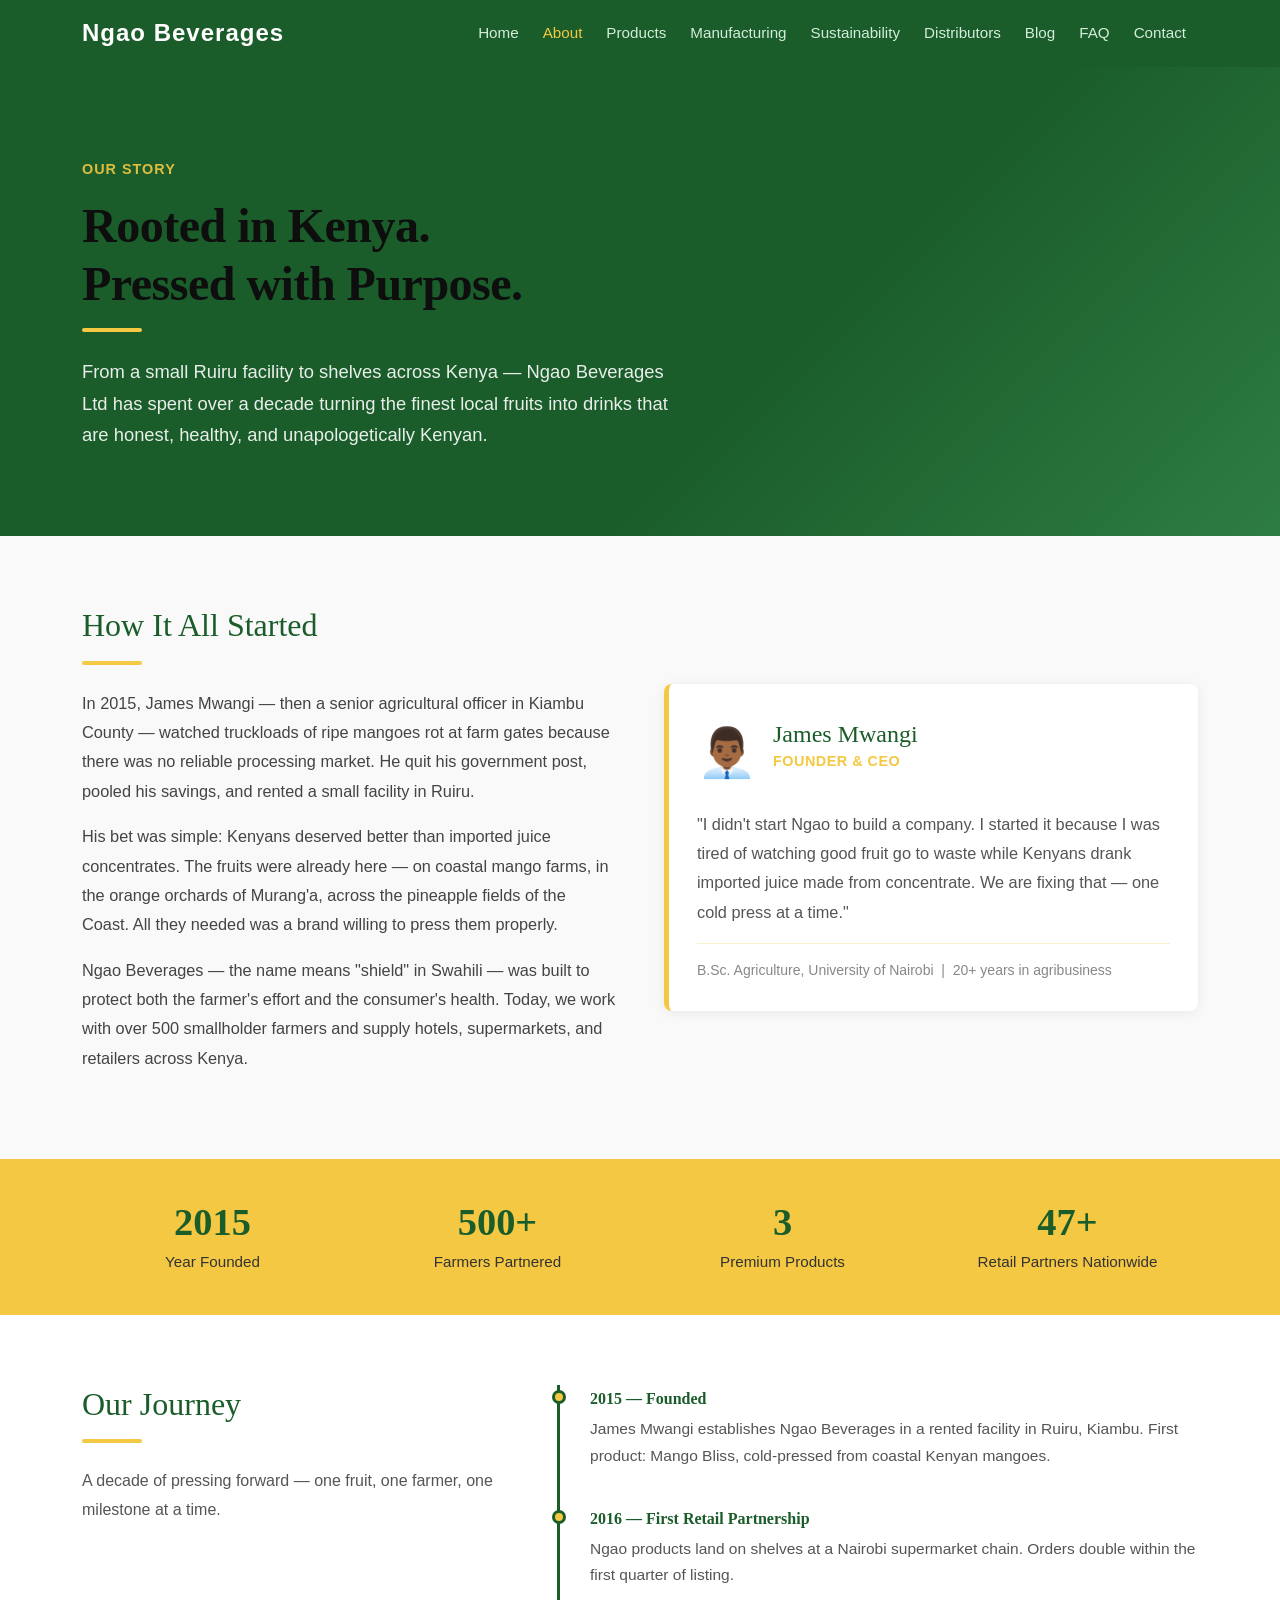
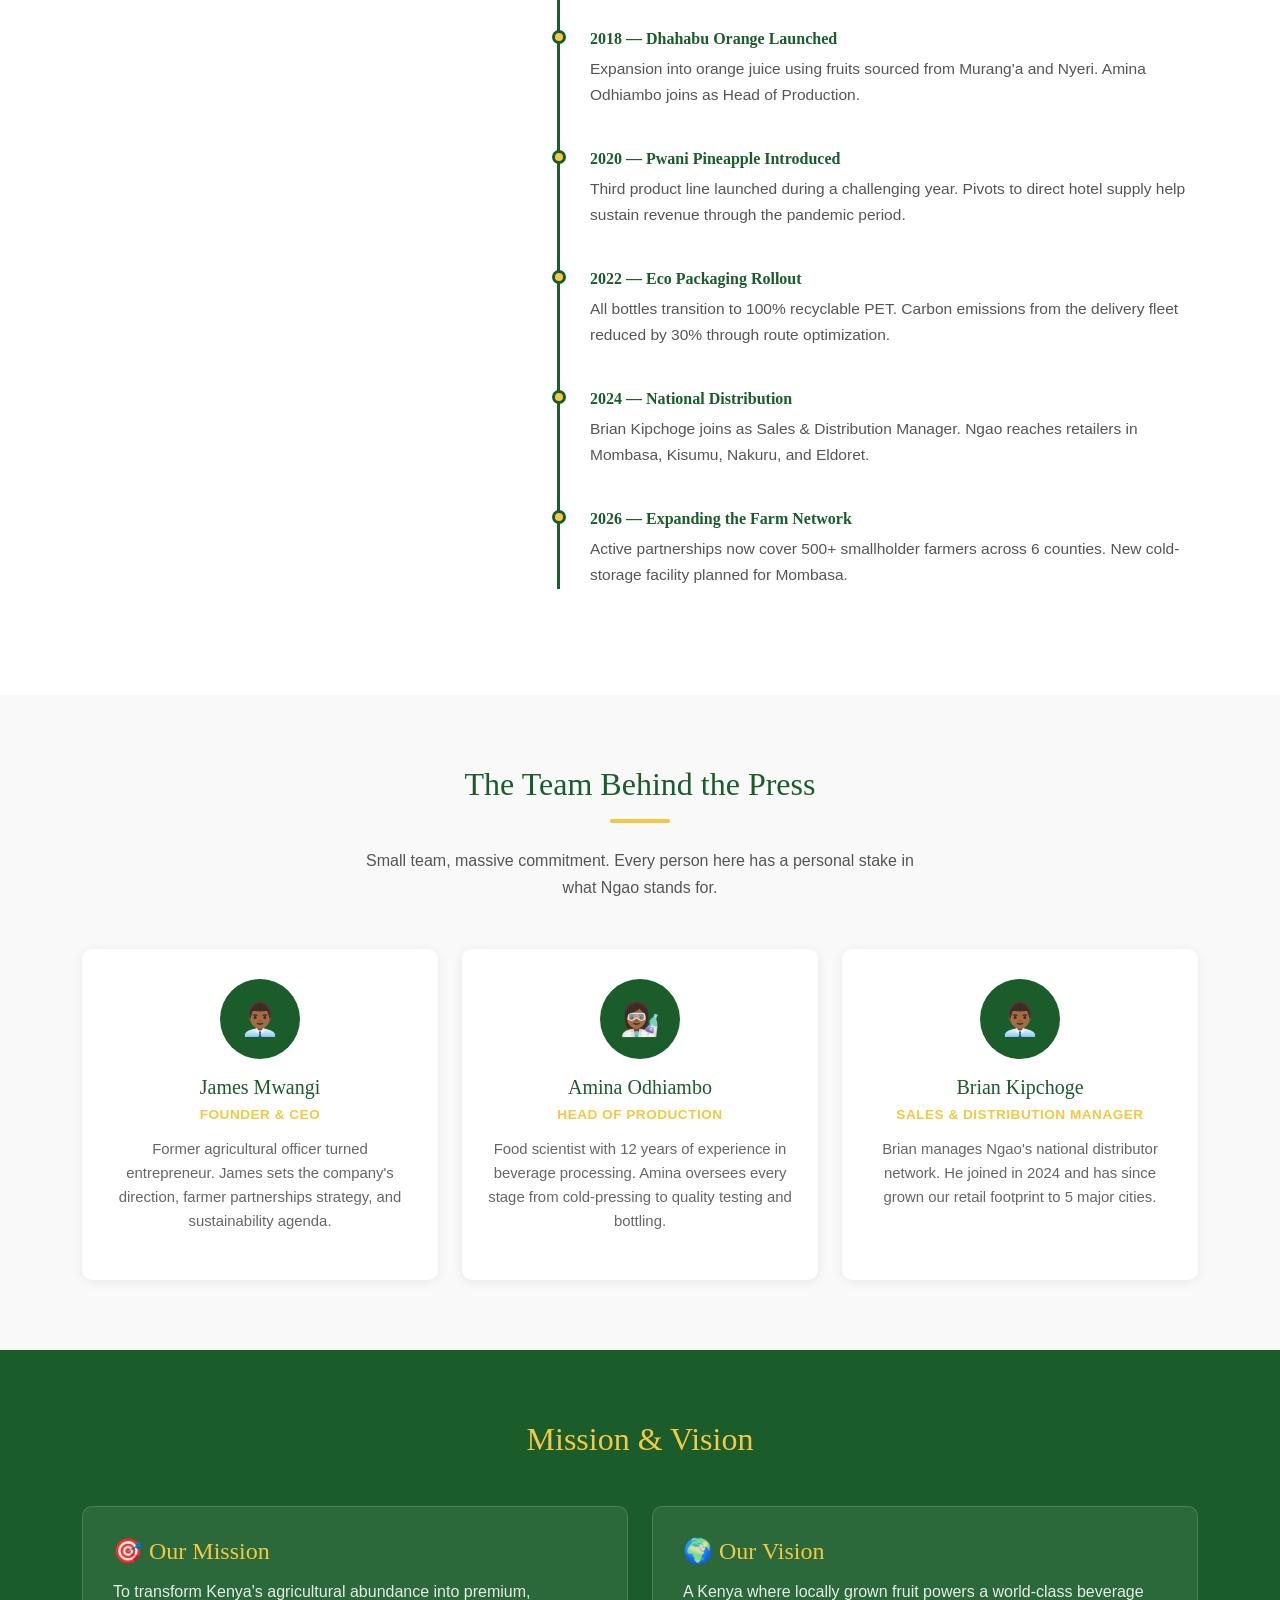
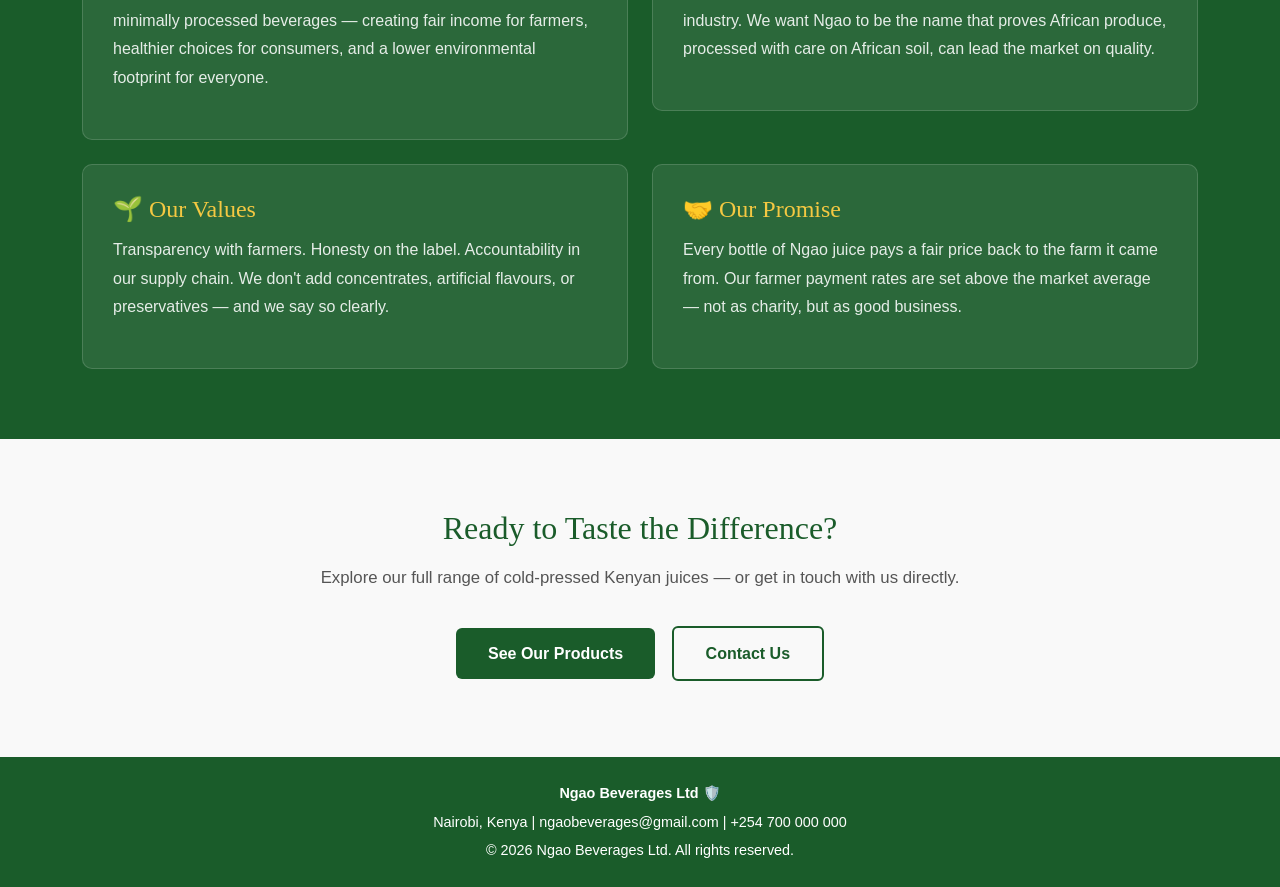
==== commit ffa51124: "change in email and phone no" ====
--- a/about.html
+++ b/about.html
@@ -14,7 +14,7 @@
     <!-- NAVBAR -->
     <nav class="navbar navbar-expand-lg navbar-dark sticky-top" id="mainNav">
         <div class="container">
-            <a class="navbar-brand fw-bold fs-4" href="index.html">🛡️ Ngao Beverages</a>
+            <a class="navbar-brand fw-bold fs-4" href="index.html"> Ngao Beverages</a>
             <button class="navbar-toggler" type="button" data-bs-toggle="collapse" data-bs-target="#navMenu">
                 <span class="navbar-toggler-icon"></span>
             </button>
@@ -228,12 +228,12 @@
     <footer class="py-4 text-white text-center" id="mainFooter">
         <div class="container">
             <p class="mb-1 fw-bold">Ngao Beverages Ltd 🛡️</p>
-            <p class="mb-1">Nairobi, Kenya | info@ngaobeverages.co.ke | +254 700 000 000</p>
+            <p class="mb-1">Nairobi, Kenya |  ngaobeverages@gmail.com | +254 700 000 000</p>
             <p class="mb-0">&copy; 2026 Ngao Beverages Ltd. All rights reserved.</p>
         </div>
     </footer>
 
     <script src="https://cdn.jsdelivr.net/npm/bootstrap@5.3.0/dist/js/bootstrap.bundle.min.js"></script>
-    <script src="js/main.js"></script>
+    <script src="main.js"></script>
 </body>
 </html>
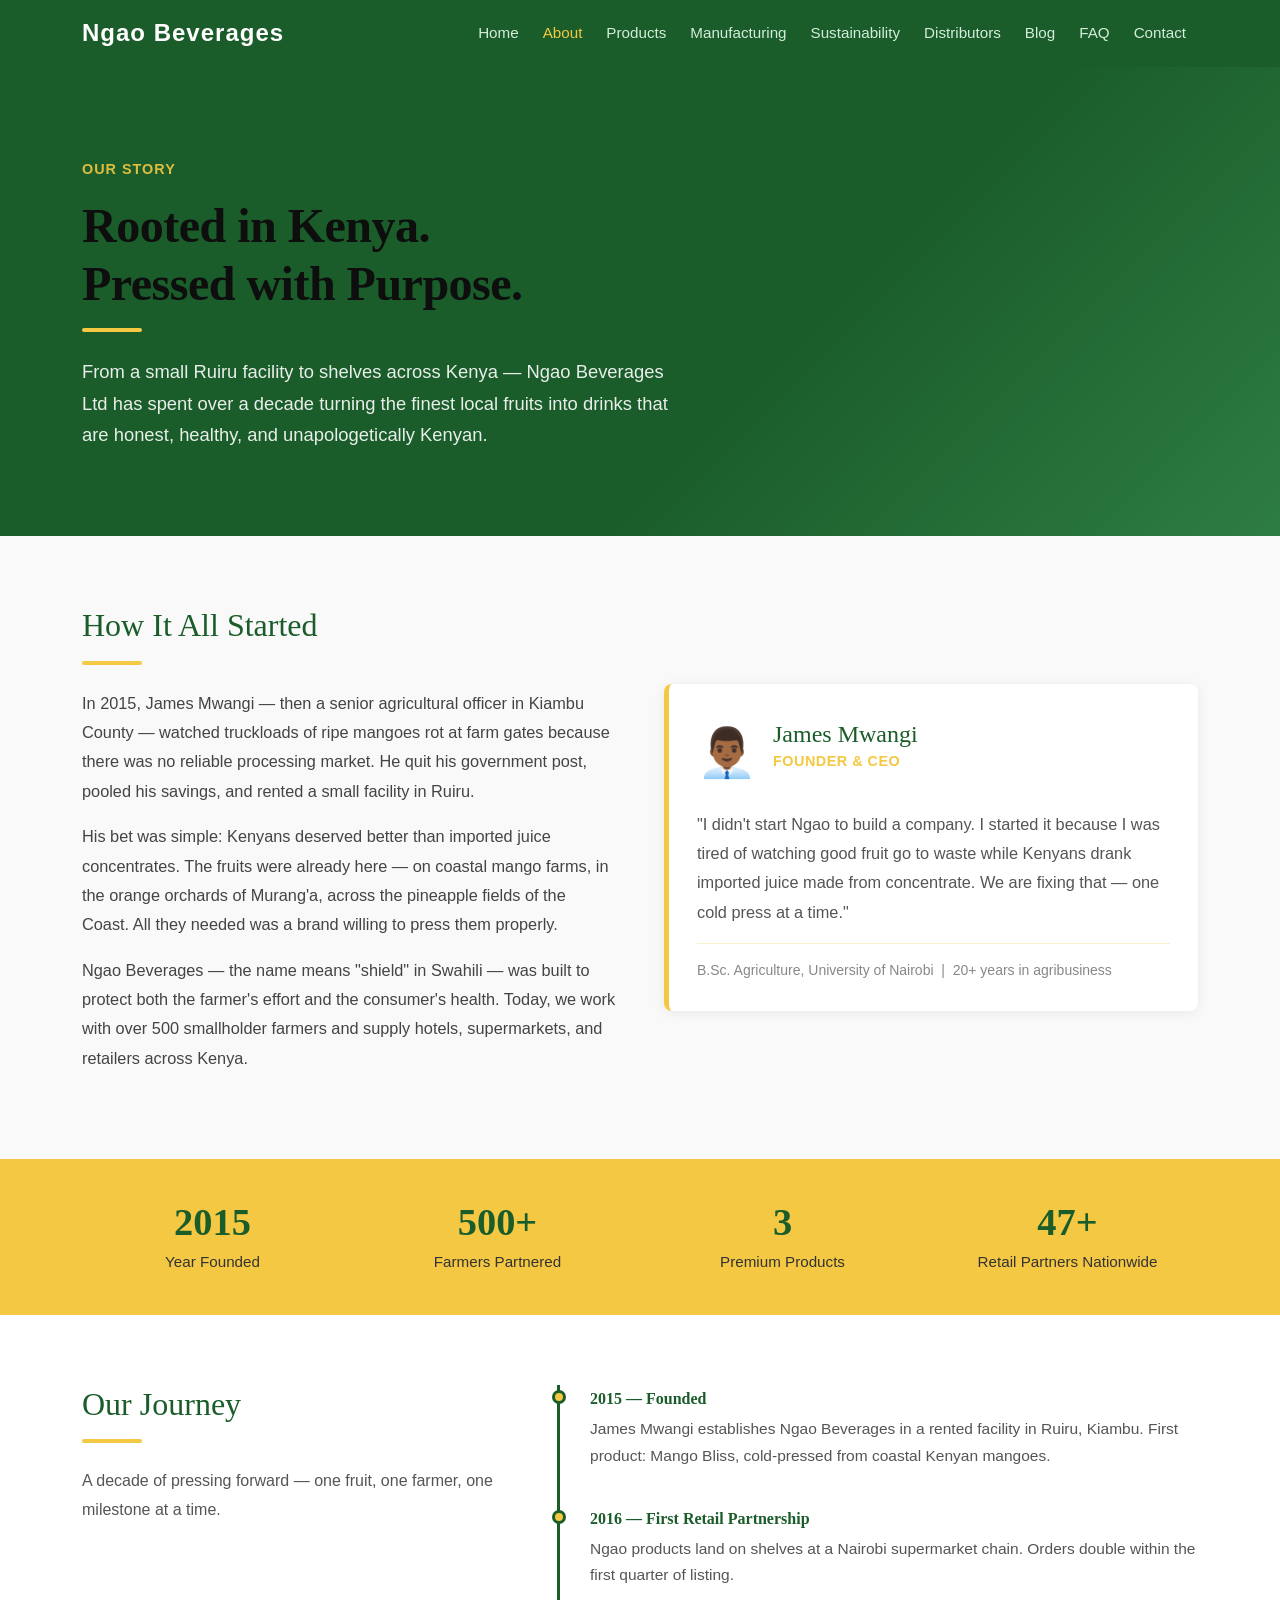
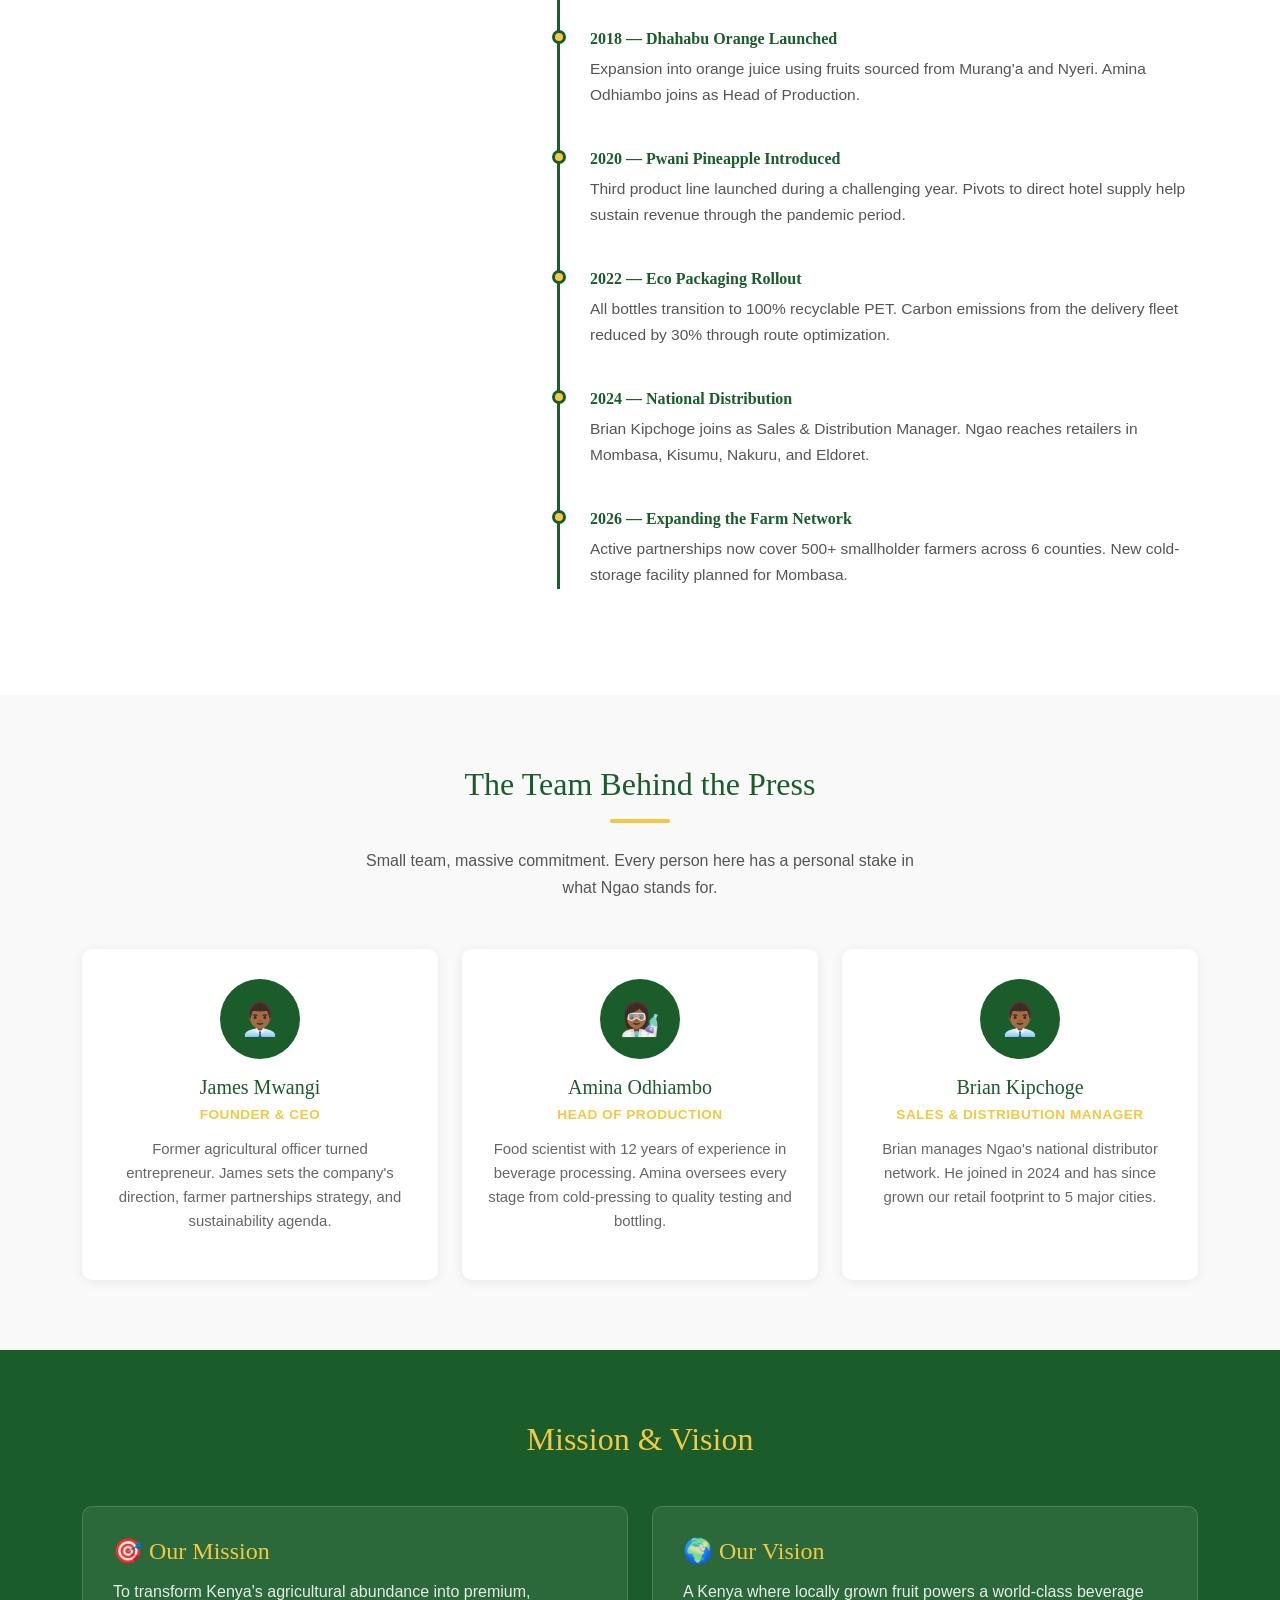
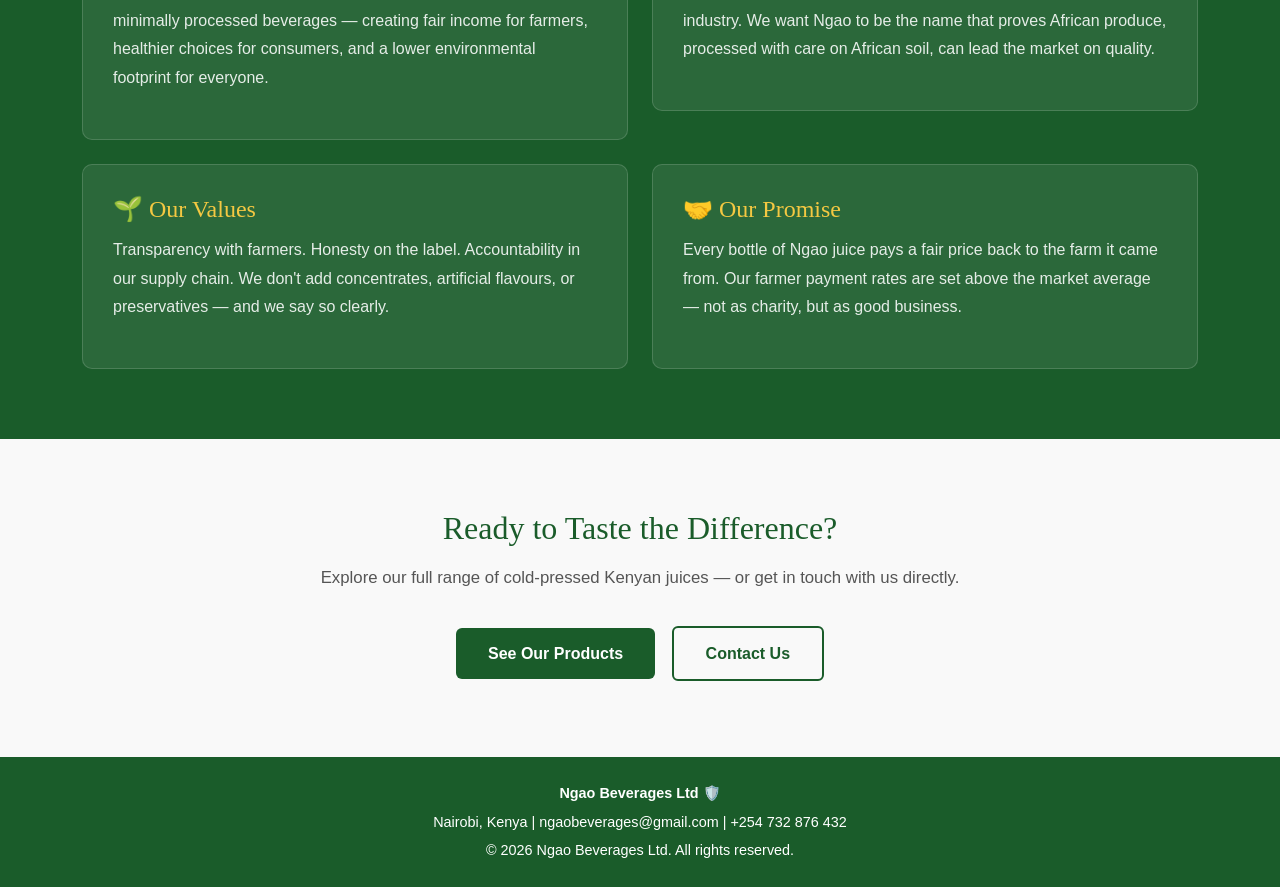
==== commit 27a9915a: "Add newsletter subscription feedback to blog page" ====
--- a/about.html
+++ b/about.html
@@ -228,7 +228,7 @@
     <footer class="py-4 text-white text-center" id="mainFooter">
         <div class="container">
             <p class="mb-1 fw-bold">Ngao Beverages Ltd 🛡️</p>
-            <p class="mb-1">Nairobi, Kenya |  ngaobeverages@gmail.com | +254 700 000 000</p>
+            <p class="mb-1">Nairobi, Kenya |  ngaobeverages@gmail.com | +254 732 876 432</p>
             <p class="mb-0">&copy; 2026 Ngao Beverages Ltd. All rights reserved.</p>
         </div>
     </footer>
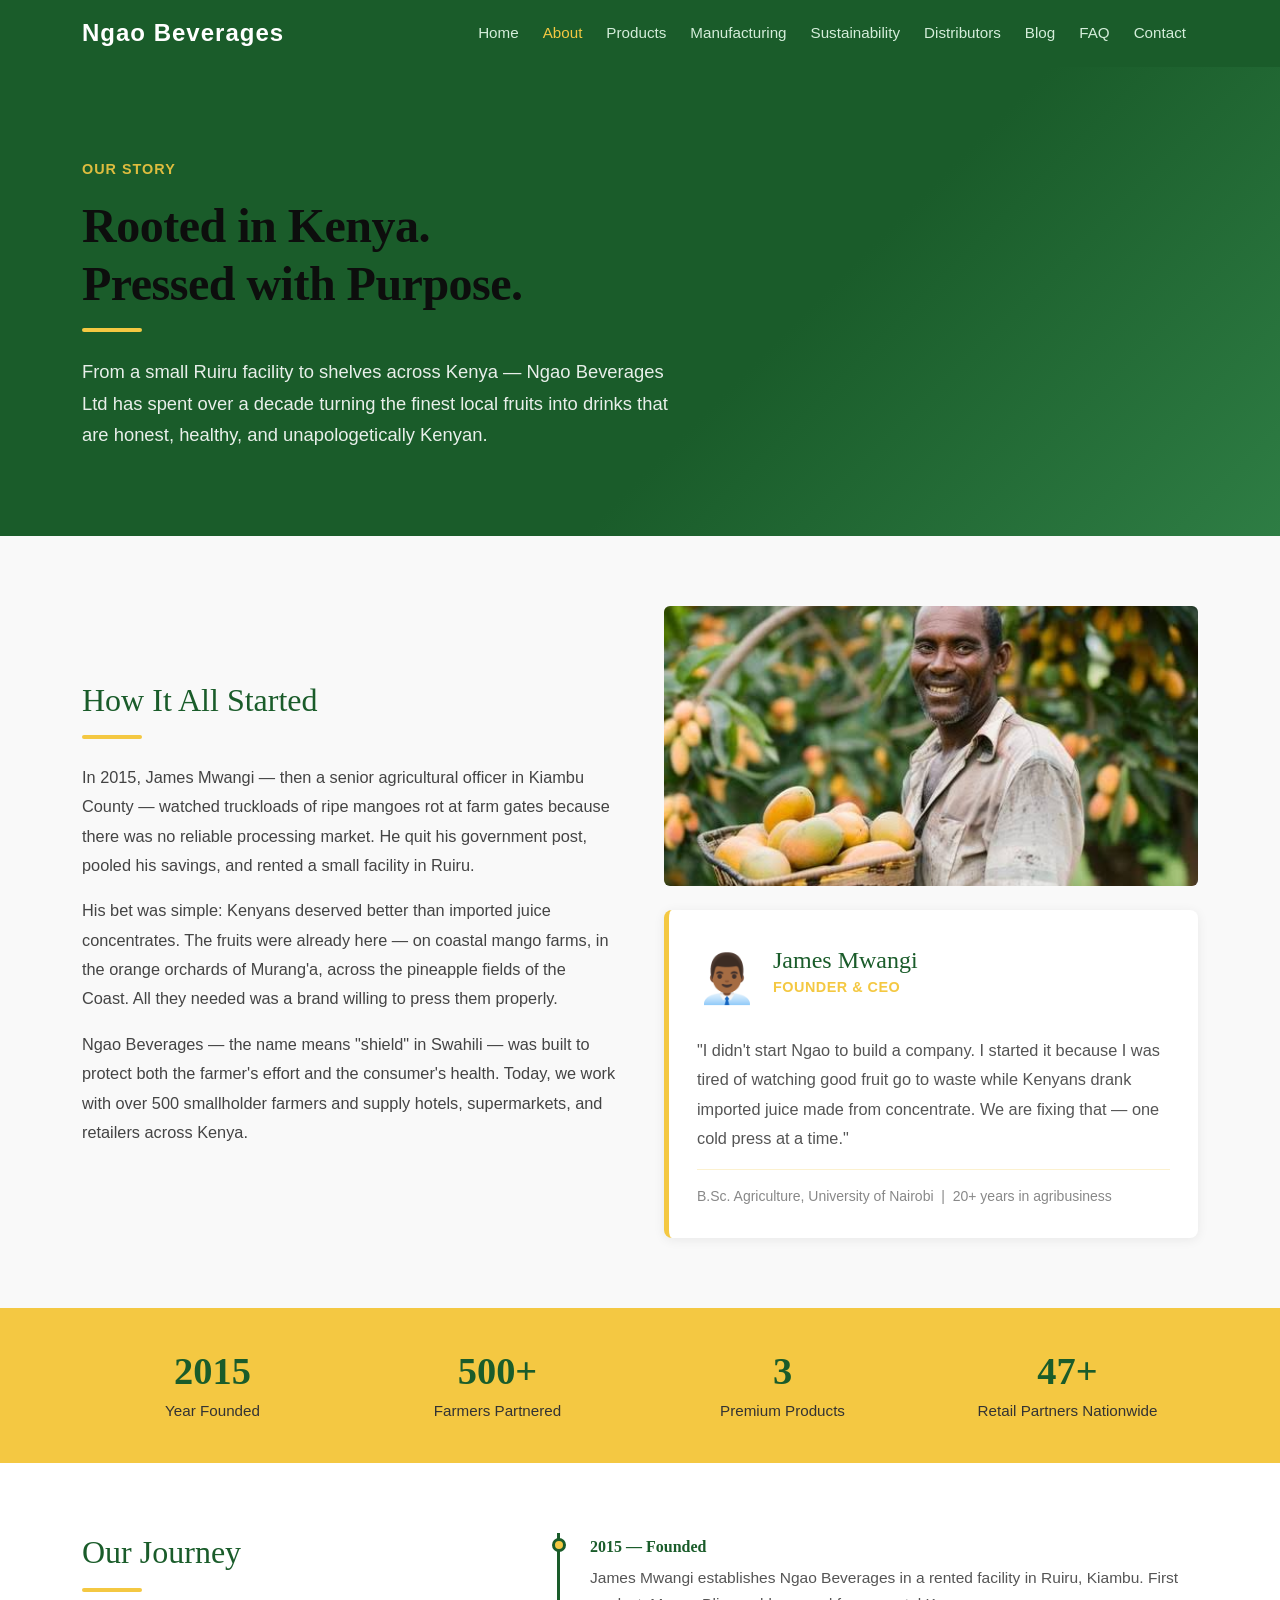
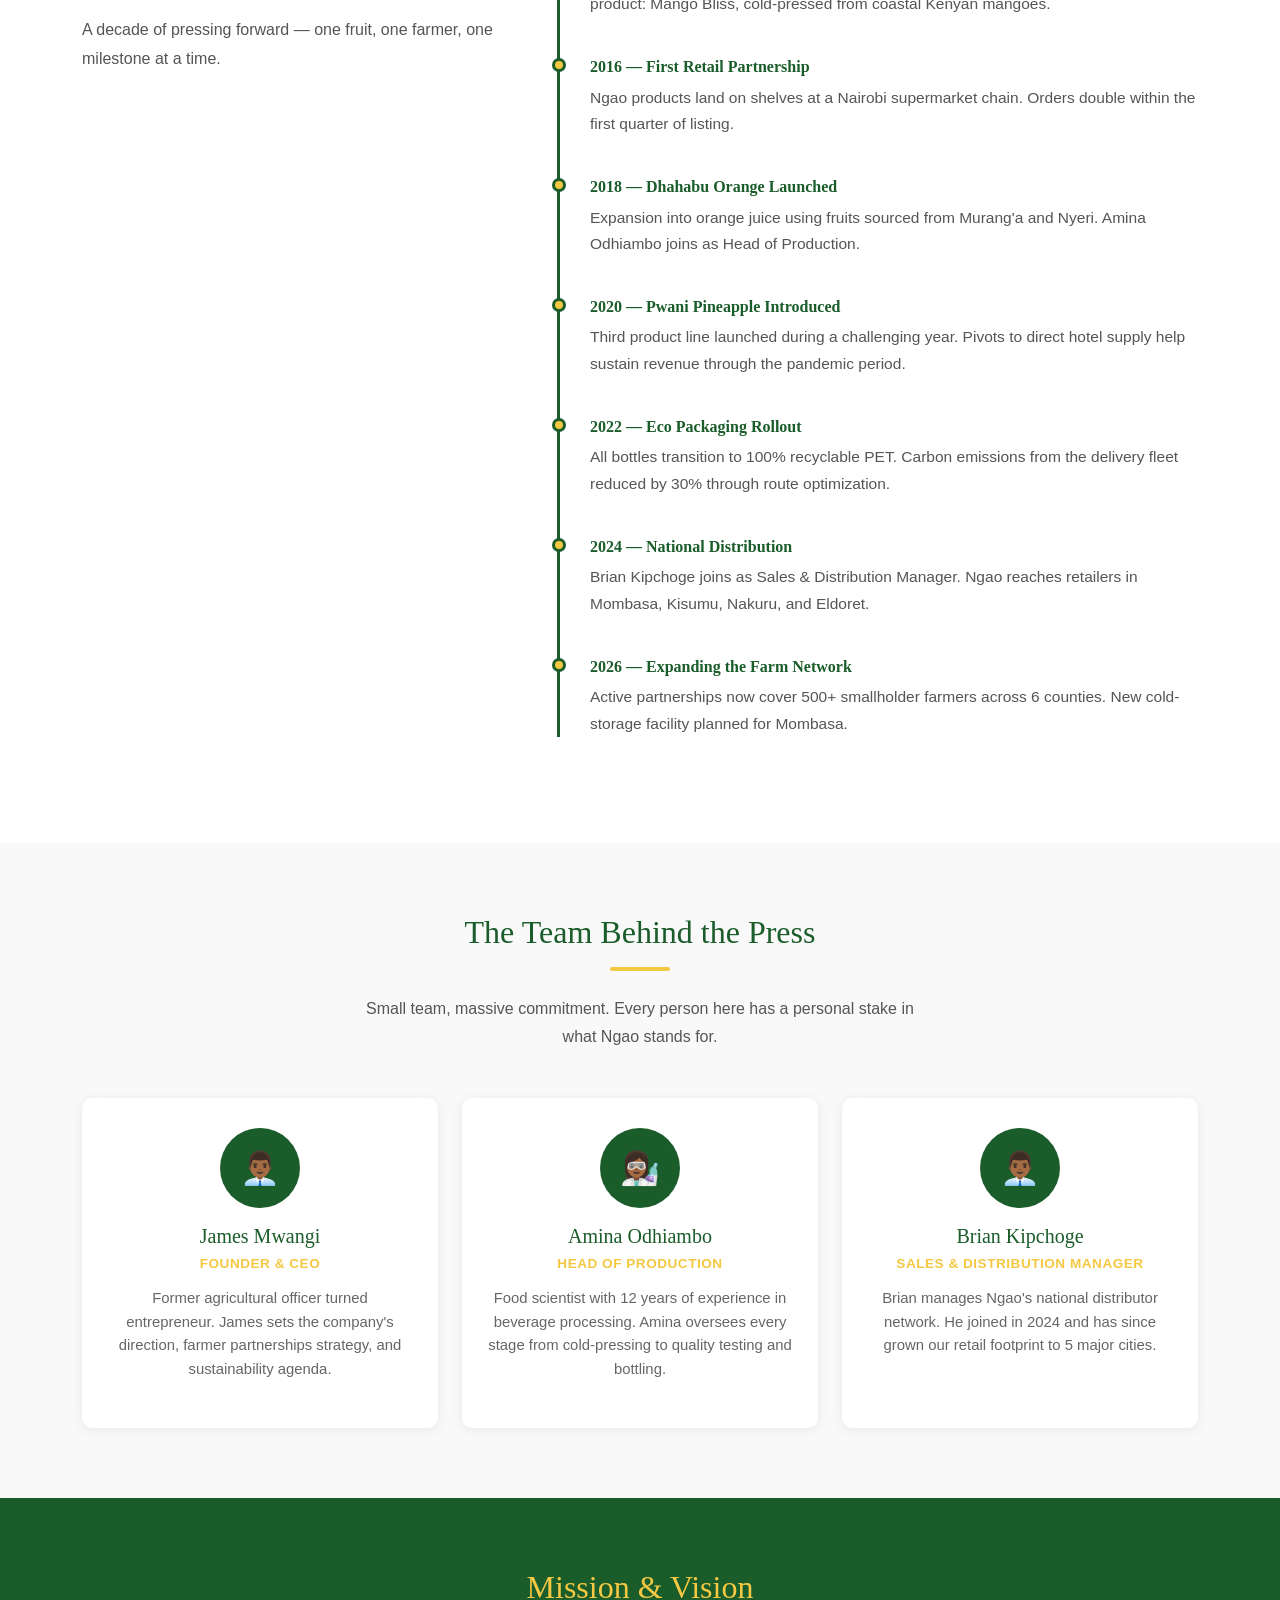
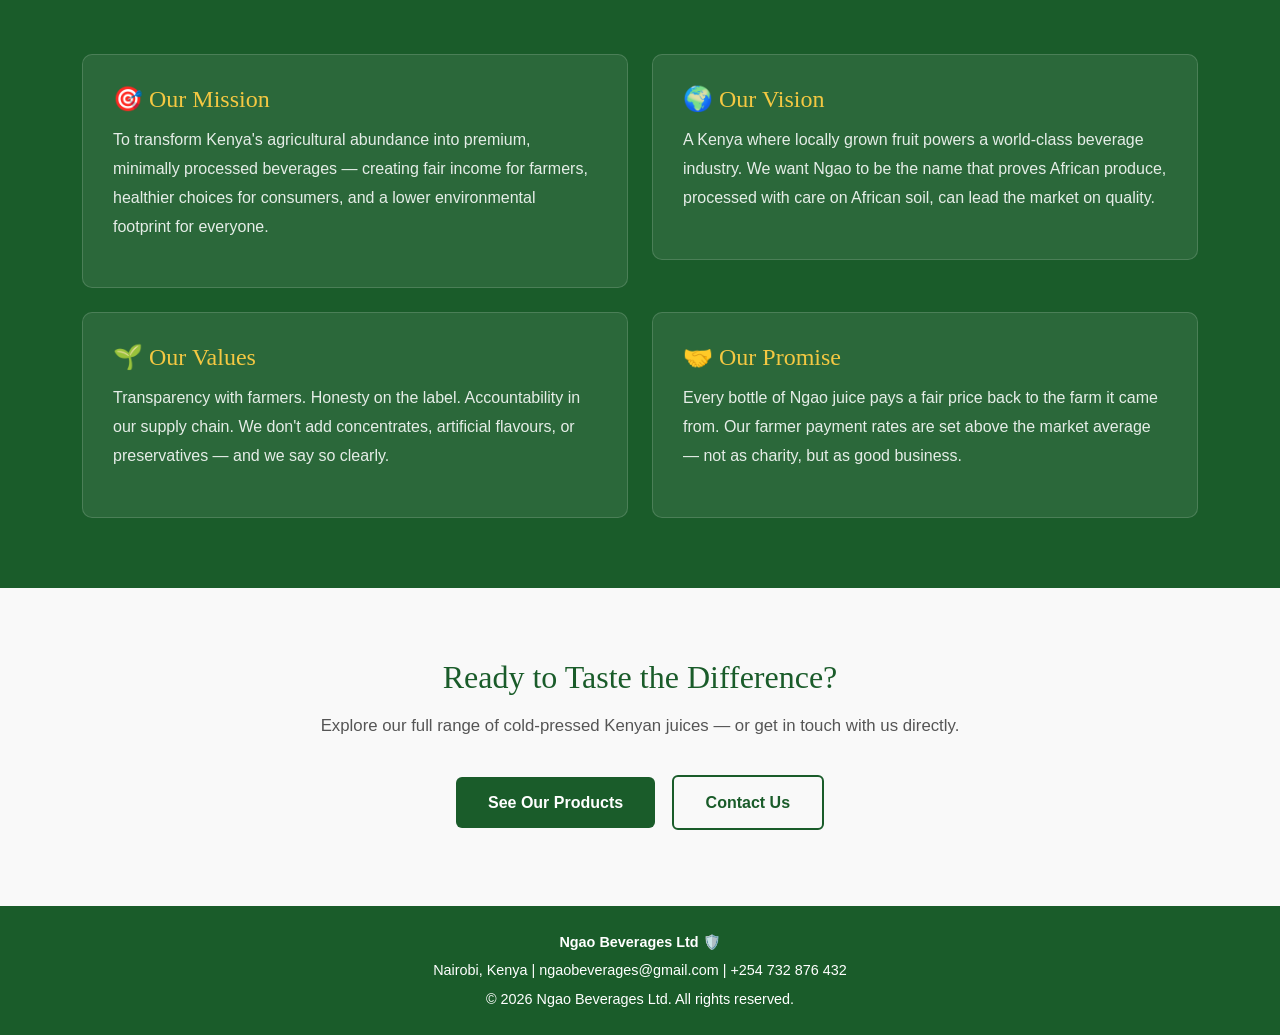
==== commit d8e6f9a8: "isertion of pictures" ====
--- a/about.html
+++ b/about.html
@@ -7,7 +7,6 @@
     <title>About Us | Ngao Beverages Ltd</title>
     <link href="https://cdn.jsdelivr.net/npm/bootstrap@5.3.0/dist/css/bootstrap.min.css" rel="stylesheet">
     <link rel="stylesheet" href="css/style.css">
-    
 </head>
 <body>
 
@@ -56,6 +55,8 @@
                     <p>Ngao Beverages — the name means "shield" in Swahili — was built to protect both the farmer's effort and the consumer's health. Today, we work with over 500 smallholder farmers and supply hotels, supermarkets, and retailers across Kenya.</p>
                 </div>
                 <div class="col-lg-6">
+                    <!-- Farmer image -->
+                    <img src="images/farmer mango.jpg" alt="Kenyan farmer with mangoes" class="img-fluid rounded mb-4" style="width:100%; height:280px; object-fit:cover;">
                     <div class="founder-card">
                         <div class="d-flex align-items-center mb-16" style="margin-bottom:16px;">
                             <div style="font-size:3rem; margin-right:16px;">👨🏾‍💼</div>
@@ -228,7 +229,7 @@
     <footer class="py-4 text-white text-center" id="mainFooter">
         <div class="container">
             <p class="mb-1 fw-bold">Ngao Beverages Ltd 🛡️</p>
-            <p class="mb-1">Nairobi, Kenya |  ngaobeverages@gmail.com | +254 732 876 432</p>
+            <p class="mb-1">Nairobi, Kenya | ngaobeverages@gmail.com | +254 732 876 432</p>
             <p class="mb-0">&copy; 2026 Ngao Beverages Ltd. All rights reserved.</p>
         </div>
     </footer>
